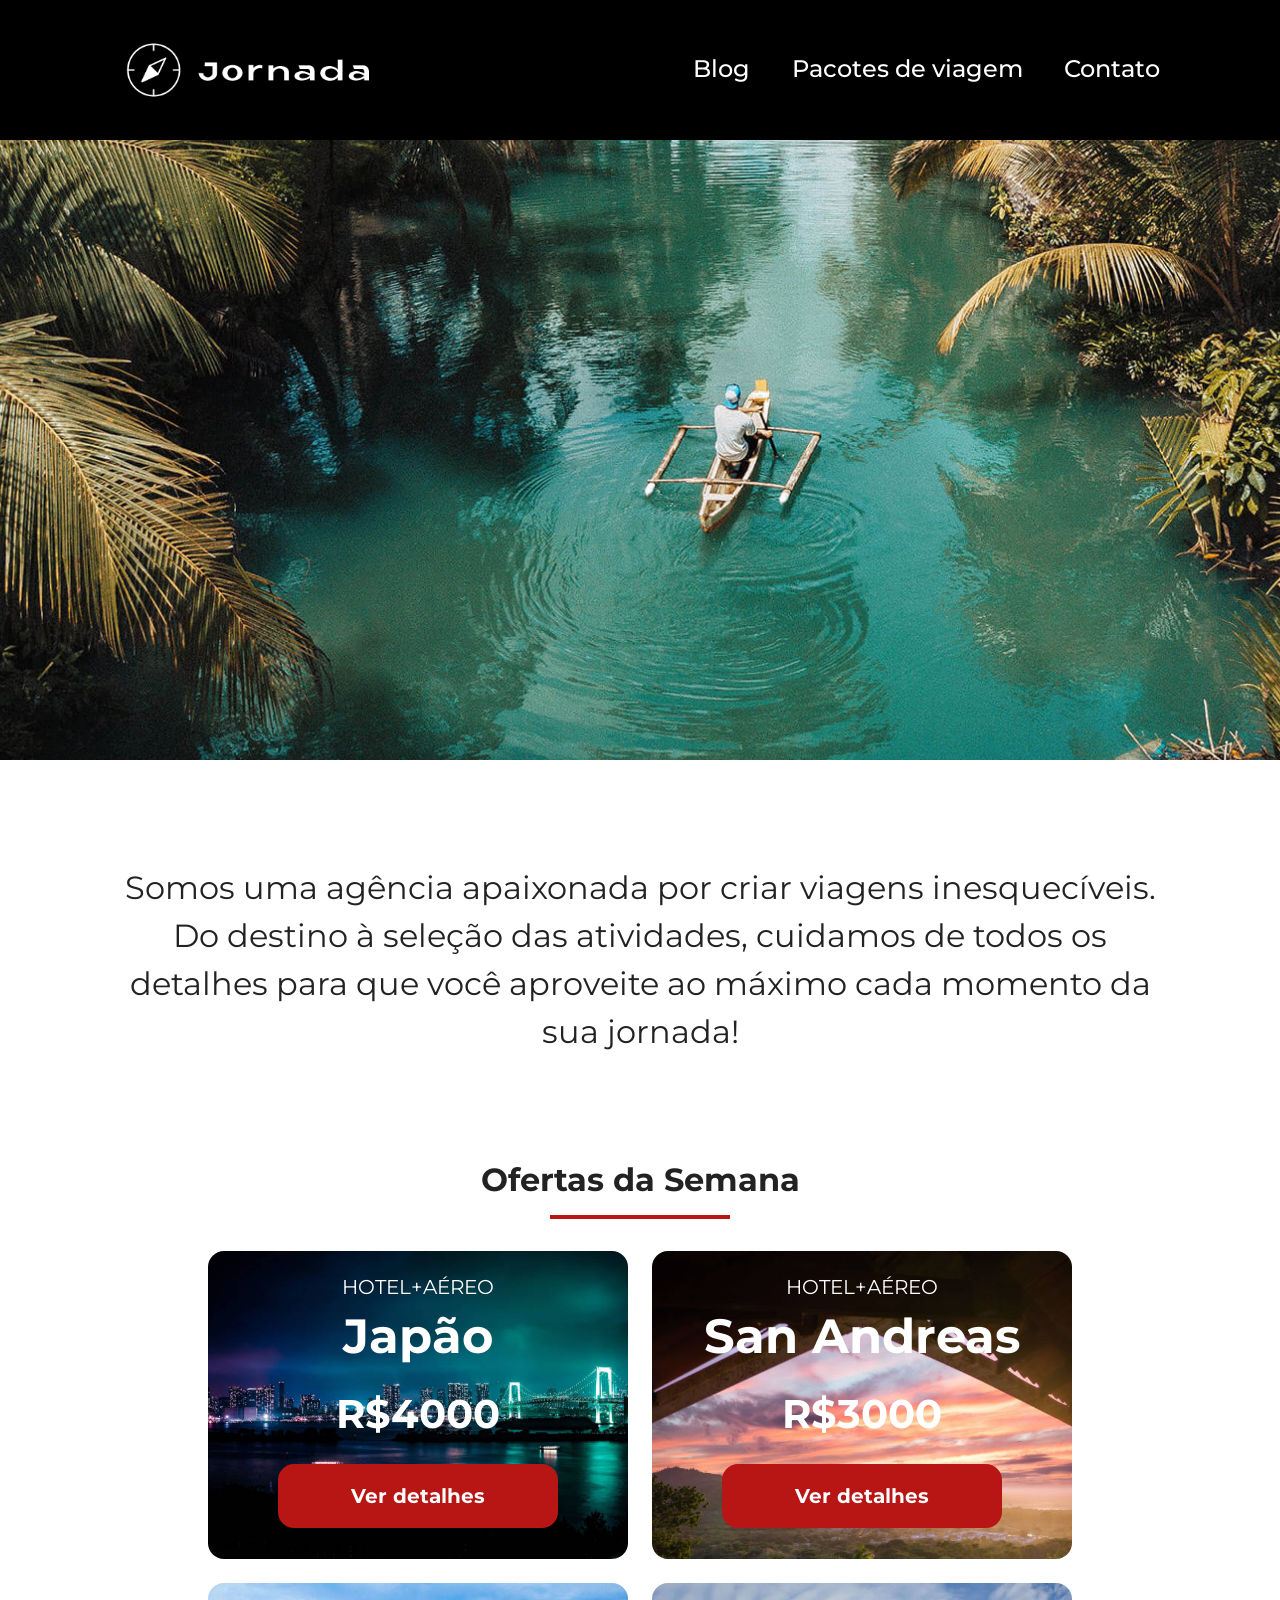
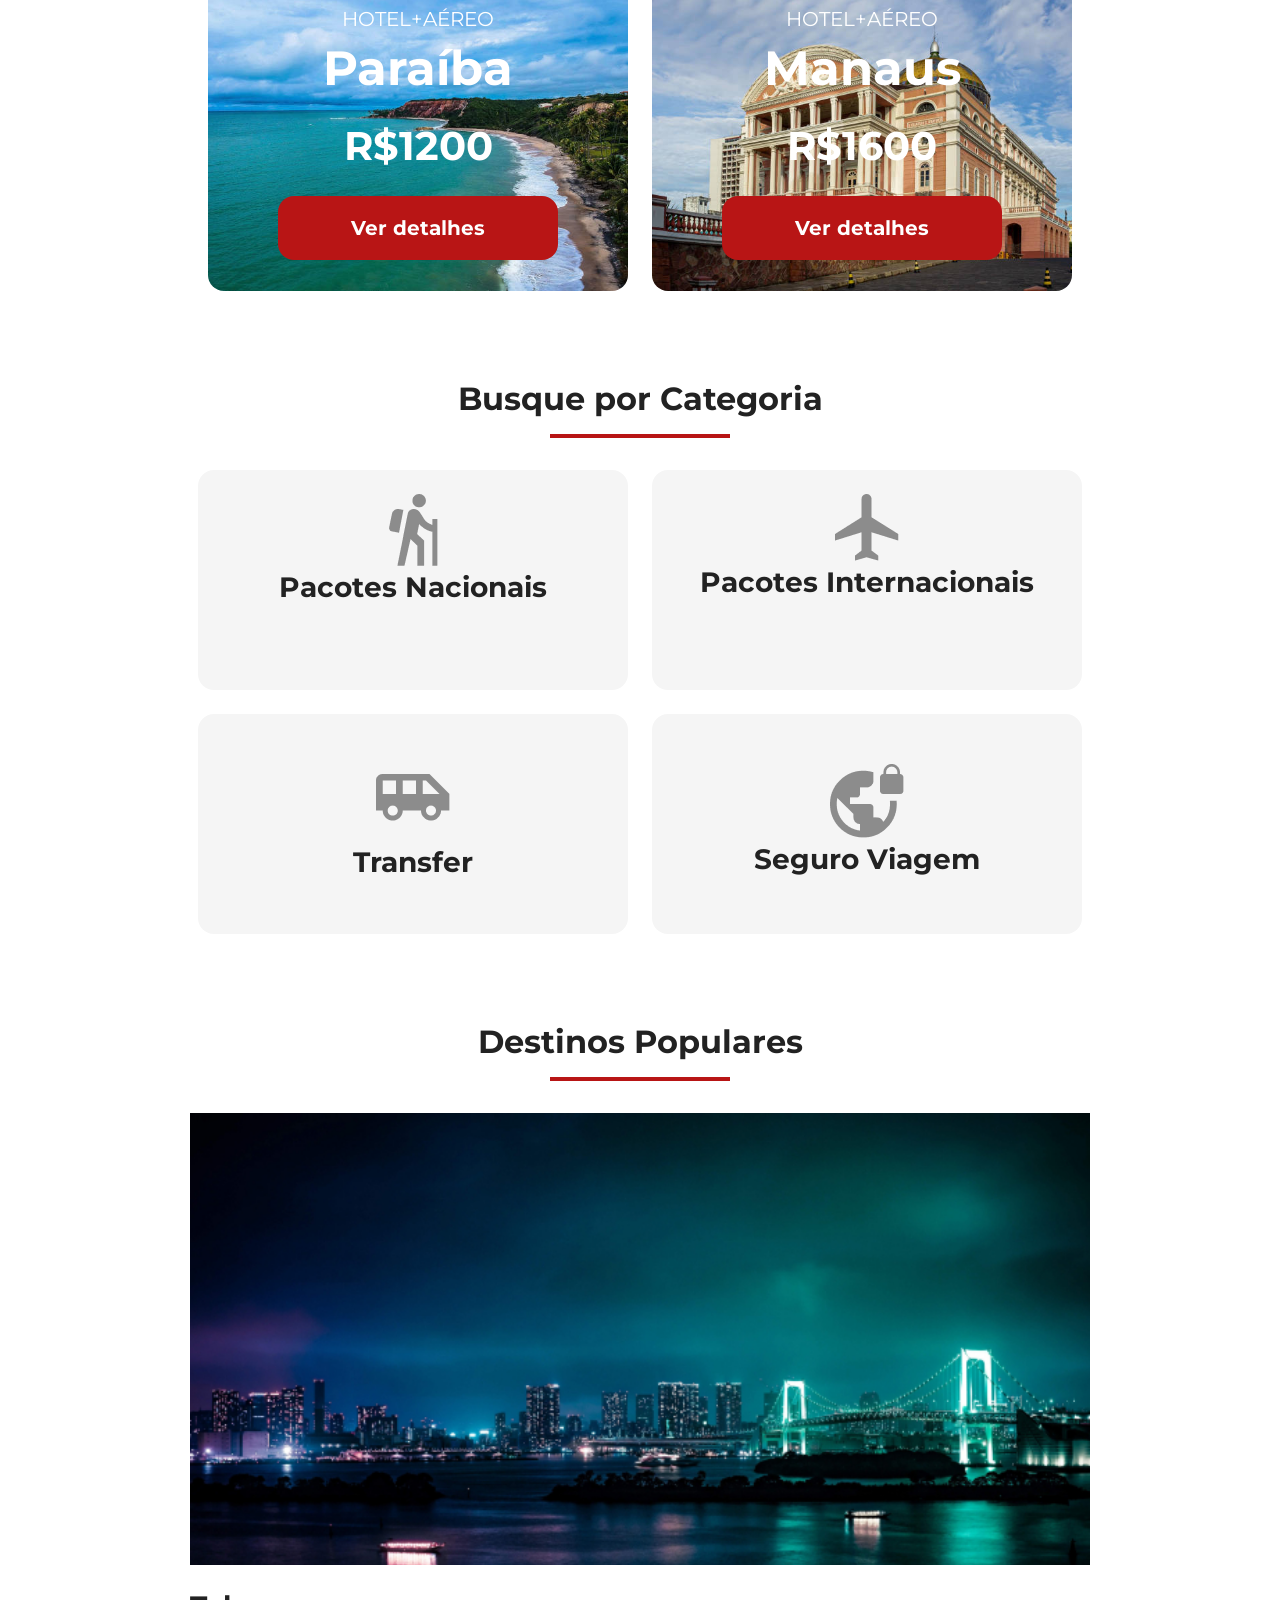
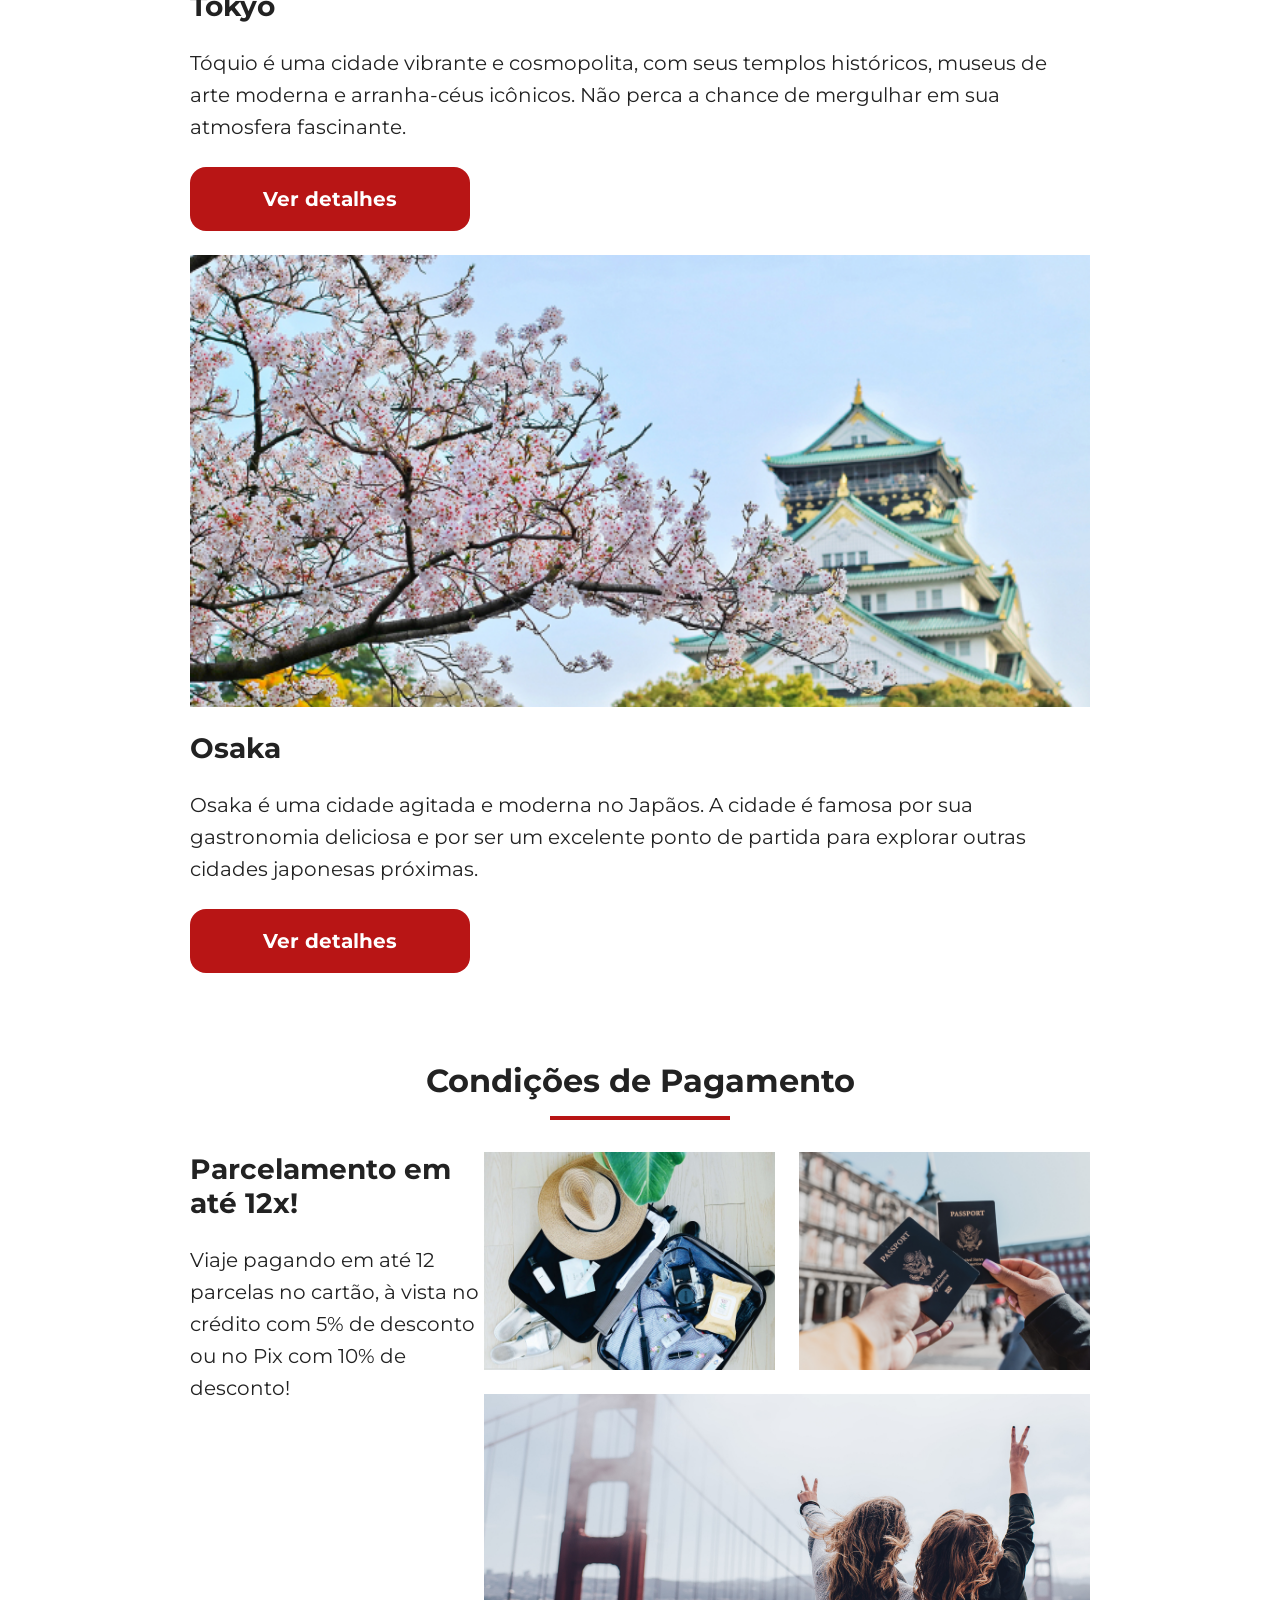
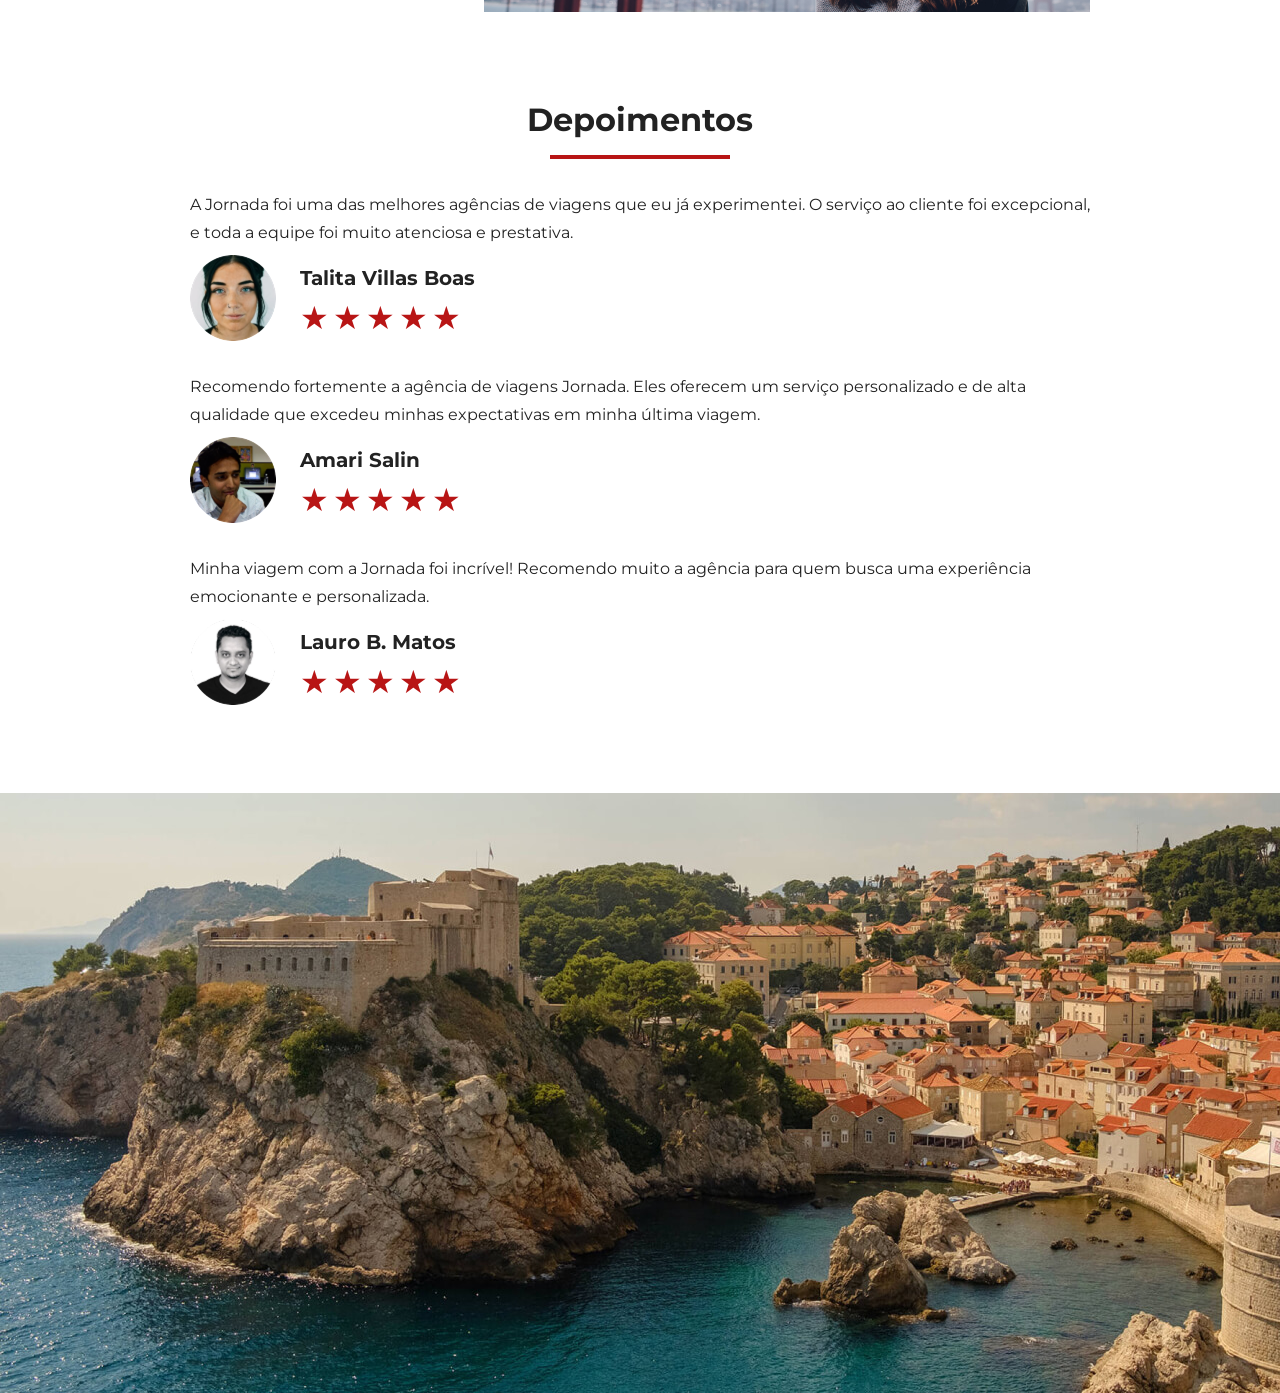
==== index.html @ ed55a51a "Adiciona imagem de bottom hero e dimensiona para todas telas" ====
<!doctype html>
<html lang="pt-br">
  <head>
    <meta charset="UTF-8" />
    <meta name="viewport" content="width=device-width, initial-scale=1.0" />
    <link rel="stylesheet" href="./css/style.css" />
    <title>Jornada Viagens</title>
  </head>
  <body>
    <header class="main-header">
      <a class="logo" href="index.html" title="Voltar para a página inicial">
        <img
          class="img-mobile"
          src="img/bussola-jornada-branca.png"
          alt="Bússola da logo jornada viagens na cor branca"
        />
        <img
          class="img-desktop"
          src="img/bussola-texto-jornada-branco.png"
          alt="Logo jornada viagens na cor branca"
        />
      </a>
      <div class="navigation-menu">
        <label for="menu">
          <img src="img/menu.png" alt="Menu" />
        </label>
        <input type="checkbox" id="menu" hidden />
        <nav>
          <ul class="list-links">
            <li>
              <a href="blog.html" target="_blank" title="Acessar blog">Blog</a>
            </li>
            <li>
              <a
                href="pacotes.html"
                target="_blank"
                title="Acessar pacotes de viagem"
                >Pacotes de viagem</a
              >
            </li>
            <li>
              <a href="contato.html" target="_blank" title="Acessar contato"
                >Contato</a
              >
            </li>
          </ul>
        </nav>
      </div>
    </header>
    <section class="hero">
      <div class="hero-img"></div>
      <h2>
        Somos uma agência apaixonada por criar viagens inesquecíveis. Do destino
        à seleção das atividades, cuidamos de todos os detalhes para que você
        aproveite ao máximo cada momento da sua jornada!
      </h2>
    </section>
    <section class="offers">
      <div class="section-title">
        <h2>Ofertas da Semana</h2>
        <hr />
      </div>
      <div class="offers-cards">
        <article class="card japao">
          <header>
            <p>HOTEL+AÉREO</p>
            <h3>
              Japão <br />
              <span>R$4000</span>
            </h3>
          </header>
          <footer><a href="#" class="button">Ver detalhes</a></footer>
        </article>
        <article class="card san-andreas">
          <header>
            <p>HOTEL+AÉREO</p>
            <h3>
              San Andreas <br />
              <span>R$3000</span>
            </h3>
          </header>
          <footer><a href="#" class="button">Ver detalhes</a></footer>
        </article>
        <article class="card paraiba">
          <header>
            <p>HOTEL+AÉREO</p>
            <h3>
              Paraíba <br />
              <span>R$1200</span>
            </h3>
          </header>
          <footer><a href="#" class="button">Ver detalhes</a></footer>
        </article>
        <article class="card manaus">
          <header>
            <p>HOTEL+AÉREO</p>
            <h3>
              Manaus <br />
              <span>R$1600</span>
            </h3>
          </header>
          <footer><a href="#" class="button">Ver detalhes</a></footer>
        </article>
      </div>
    </section>
    <section class="categories">
      <div class="section-title">
        <h2>Busque por Categoria</h2>
        <hr />
      </div>
      <div class="categories-cards">
        <a
          class="card"
          href="#"
          target="_blank"
          title="Busque pela categoria Pacotes Nacionais"
        >
          <img
            src="img/icone-pacotes-nacionais.png"
            alt="Icone cinza representando uma pessoa fazendo caminhada"
          />
          <h3 class="content-title">Pacotes Nacionais</h3>
        </a>
        <a
          class="card"
          href="#"
          target="_blank"
          title="Busque pela categoria Pacotes Internacionais"
        >
          <img
            src="img/icone-pacotes-internacionais.png"
            alt="Icone cinza representando um aviao"
          />
          <h3 class="content-title">Pacotes Internacionais</h3>
        </a>
        <a
          class="card single-line transfer"
          href="#"
          target="_blank"
          title="Busque pela categoria Transfer"
        >
          <img
            src="img/icone-transfer.png"
            alt="Icone cinza representando uma van"
          />
          <h3 class="content-title">Transfer</h3>
        </a>
        <a
          class="card single-line"
          href="#"
          target="_blank"
          title="Busque pela categoria Seguro Viagem"
        >
          <img
            src="img/icone-seguro-viagem.png"
            alt="Icone cinza representando o globo terrestre e um cadeado"
          />
          <h3 class="content-title">Seguro Viagem</h3>
        </a>
      </div>
    </section>
    <section class="destinations">
      <div class="section-title">
        <h2>Destinos Populares</h2>
        <hr />
      </div>
      <div class="destination-items">
        <article class="item tokyo">
          <header>
            <div class="img-item"></div>
            <h4 class="content-title">Tokyo</h4>
          </header>
          <p class="content-text">
            Tóquio é uma cidade vibrante e cosmopolita, com seus templos
            históricos, museus de arte moderna e arranha-céus icônicos. Não
            perca a chance de mergulhar em sua atmosfera fascinante.
          </p>
          <footer>
            <a
              href="#"
              class="button"
              target="_blank"
              title="Veja mais detalhes do destino Tokyo"
              >Ver detalhes</a
            >
          </footer>
        </article>
        <article class="item osaka">
          <header>
            <div class="img-item"></div>
            <h4 class="content-title">Osaka</h4>
          </header>
          <p class="content-text">
            Osaka é uma cidade agitada e moderna no Japãos. A cidade é famosa
            por sua gastronomia deliciosa e por ser um excelente ponto de
            partida para explorar outras cidades japonesas próximas.
          </p>
          <footer>
            <a
              href="#"
              class="button"
              target="_blank"
              title="Veja mais detalhes do destino Osaka"
              >Ver detalhes</a
            >
          </footer>
        </article>
      </div>
    </section>
    <section class="payments">
      <div class="section-title">
        <h2>Condições de Pagamento</h2>
        <hr />
      </div>
      <div class="content-container">
        <div class="text-content">
          <h3 class="content-title">Parcelamento em até 12x!</h3>
          <p class="content-text">
            Viaje pagando em até 12 parcelas no cartão, à vista no crédito com
            5% de desconto ou no Pix com 10% de desconto!
          </p>
        </div>
        <div class="image-gallery">
          <div class="image first"></div>
          <div class="image second"></div>
          <div class="image thirdy colspan-2"></div>
        </div>
      </div>
    </section>
    <section class="testimonials">
      <div class="section-title">
        <h2>Depoimentos</h2>
        <hr />
      </div>
      <div class="testimonial-container">
        <article>
          <header>
            <p>
              A Jornada foi uma das melhores agências de viagens que eu já
              experimentei. O serviço ao cliente foi excepcional, e toda a
              equipe foi muito atenciosa e prestativa.
            </p>
          </header>
          <footer>
            <img
              src="img/avatar-talita.png"
              alt="Imagem de perfil da cliente Talita Villas Boas"
            />
            <div class="profile-content">
              <h4>Talita Villas Boas</h4>
              <div class="rating">
                <span class="stars">★</span>
                <span class="stars">★</span>
                <span class="stars">★</span>
                <span class="stars">★</span>
                <span class="stars">★</span>
              </div>
            </div>
          </footer>
        </article>
        <article>
          <header>
            <p>
              Recomendo fortemente a agência de viagens Jornada. Eles oferecem
              um serviço personalizado e de alta qualidade que excedeu minhas
              expectativas em minha última viagem.
            </p>
          </header>
          <footer>
            <img
              src="img/avatar-amari.png"
              alt="Imagem de perfil do cliente Amari Salin"
            />
            <div class="profile-content">
              <h4>Amari Salin</h4>
              <div class="rating">
                <span class="stars">★</span>
                <span class="stars">★</span>
                <span class="stars">★</span>
                <span class="stars">★</span>
                <span class="stars">★</span>
              </div>
            </div>
          </footer>
        </article>
        <article>
          <header>
            <p>
              Minha viagem com a Jornada foi incrível! Recomendo muito a agência
              para quem busca uma experiência emocionante e personalizada.
            </p>
          </header>
          <footer>
            <img
              src="img/avatar-lauro.png"
              alt="Imagem de perfil do cliente Lauro B. Matos"
            />
            <div class="profile-content">
              <h4>Lauro B. Matos</h4>
              <div class="rating">
                <span class="stars">★</span>
                <span class="stars">★</span>
                <span class="stars">★</span>
                <span class="stars">★</span>
                <span class="stars">★</span>
              </div>
            </div>
          </footer>
        </article>
      </div>
    </section>
    <section class="hero bottom-hero">
      <div class="hero-img"></div>
    </section>
  </body>
</html>
---- css/style.css ----
@import url(global.css);
@import url(header.css);
@import url(hero.css);
@import url(offers.css);
@import url(categories.css);
@import url(destinations.css);
@import url(payments.css);
@import url(testimonials.css);
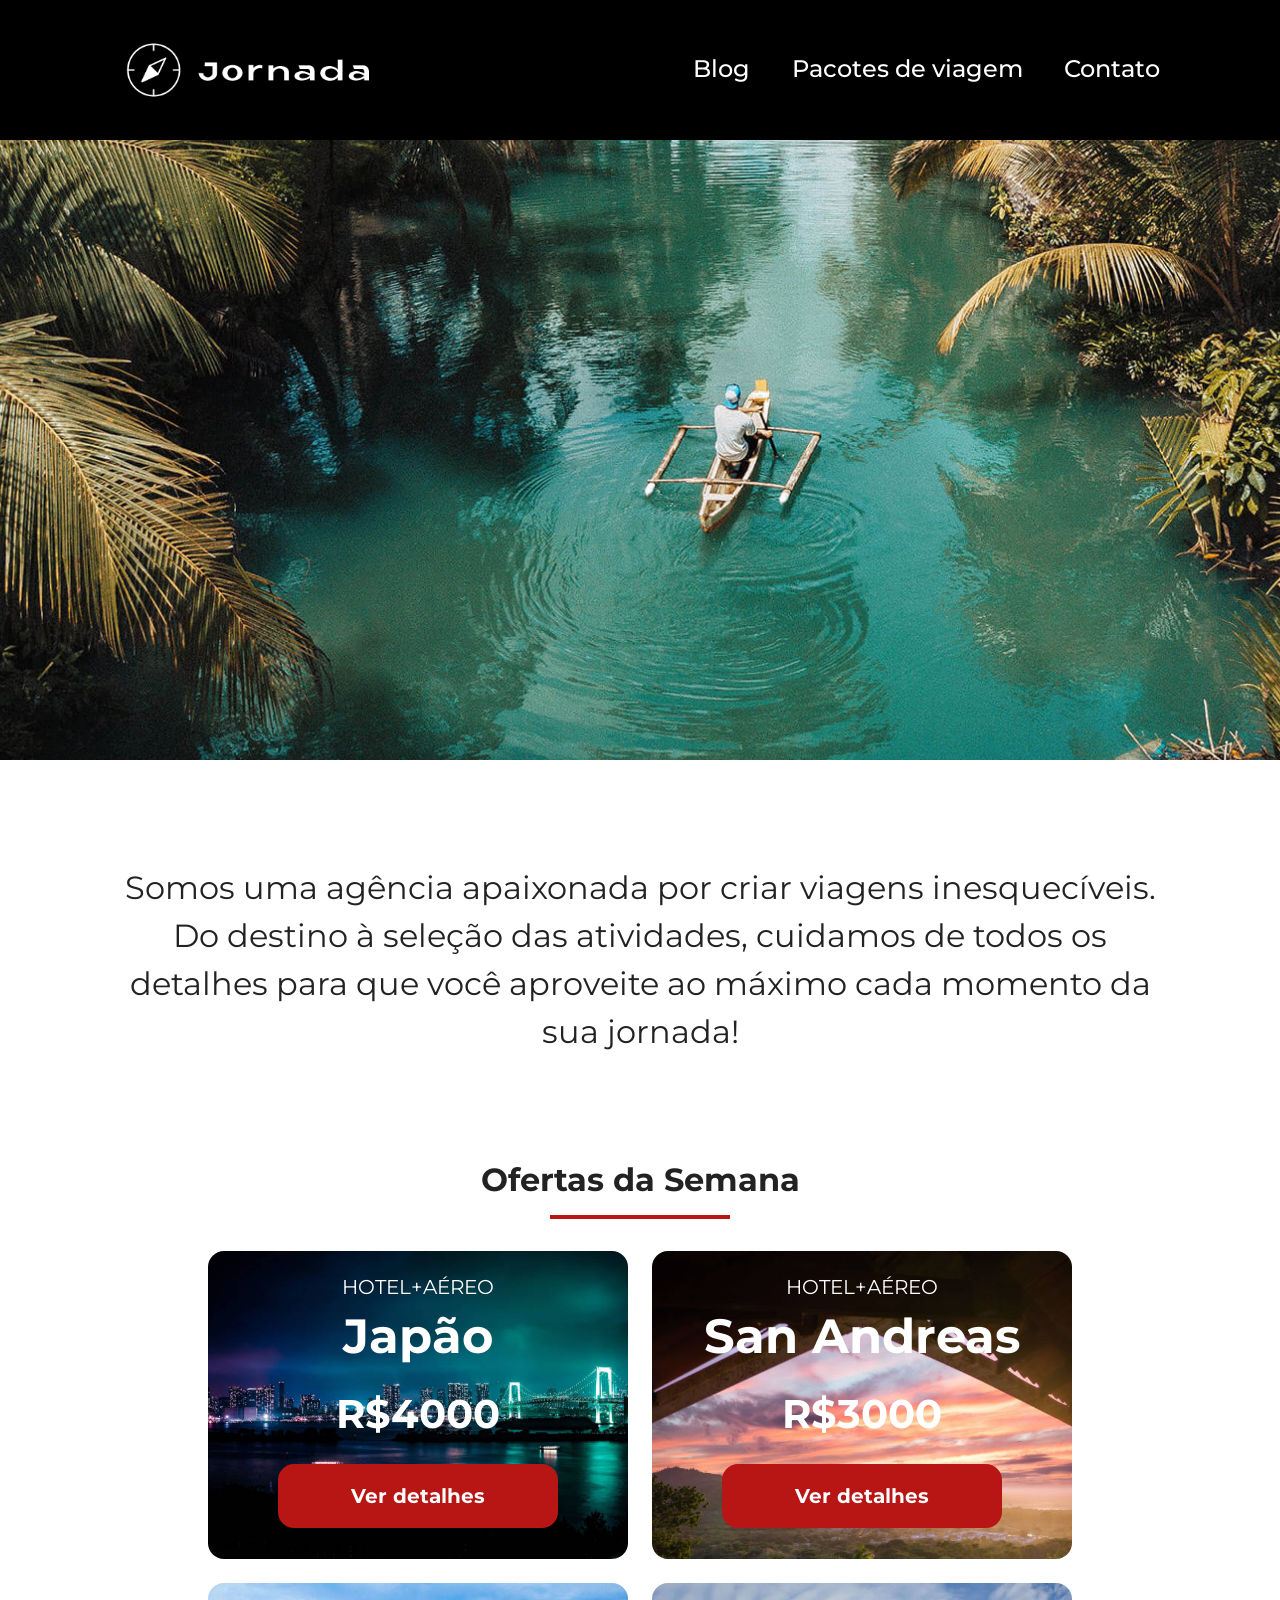
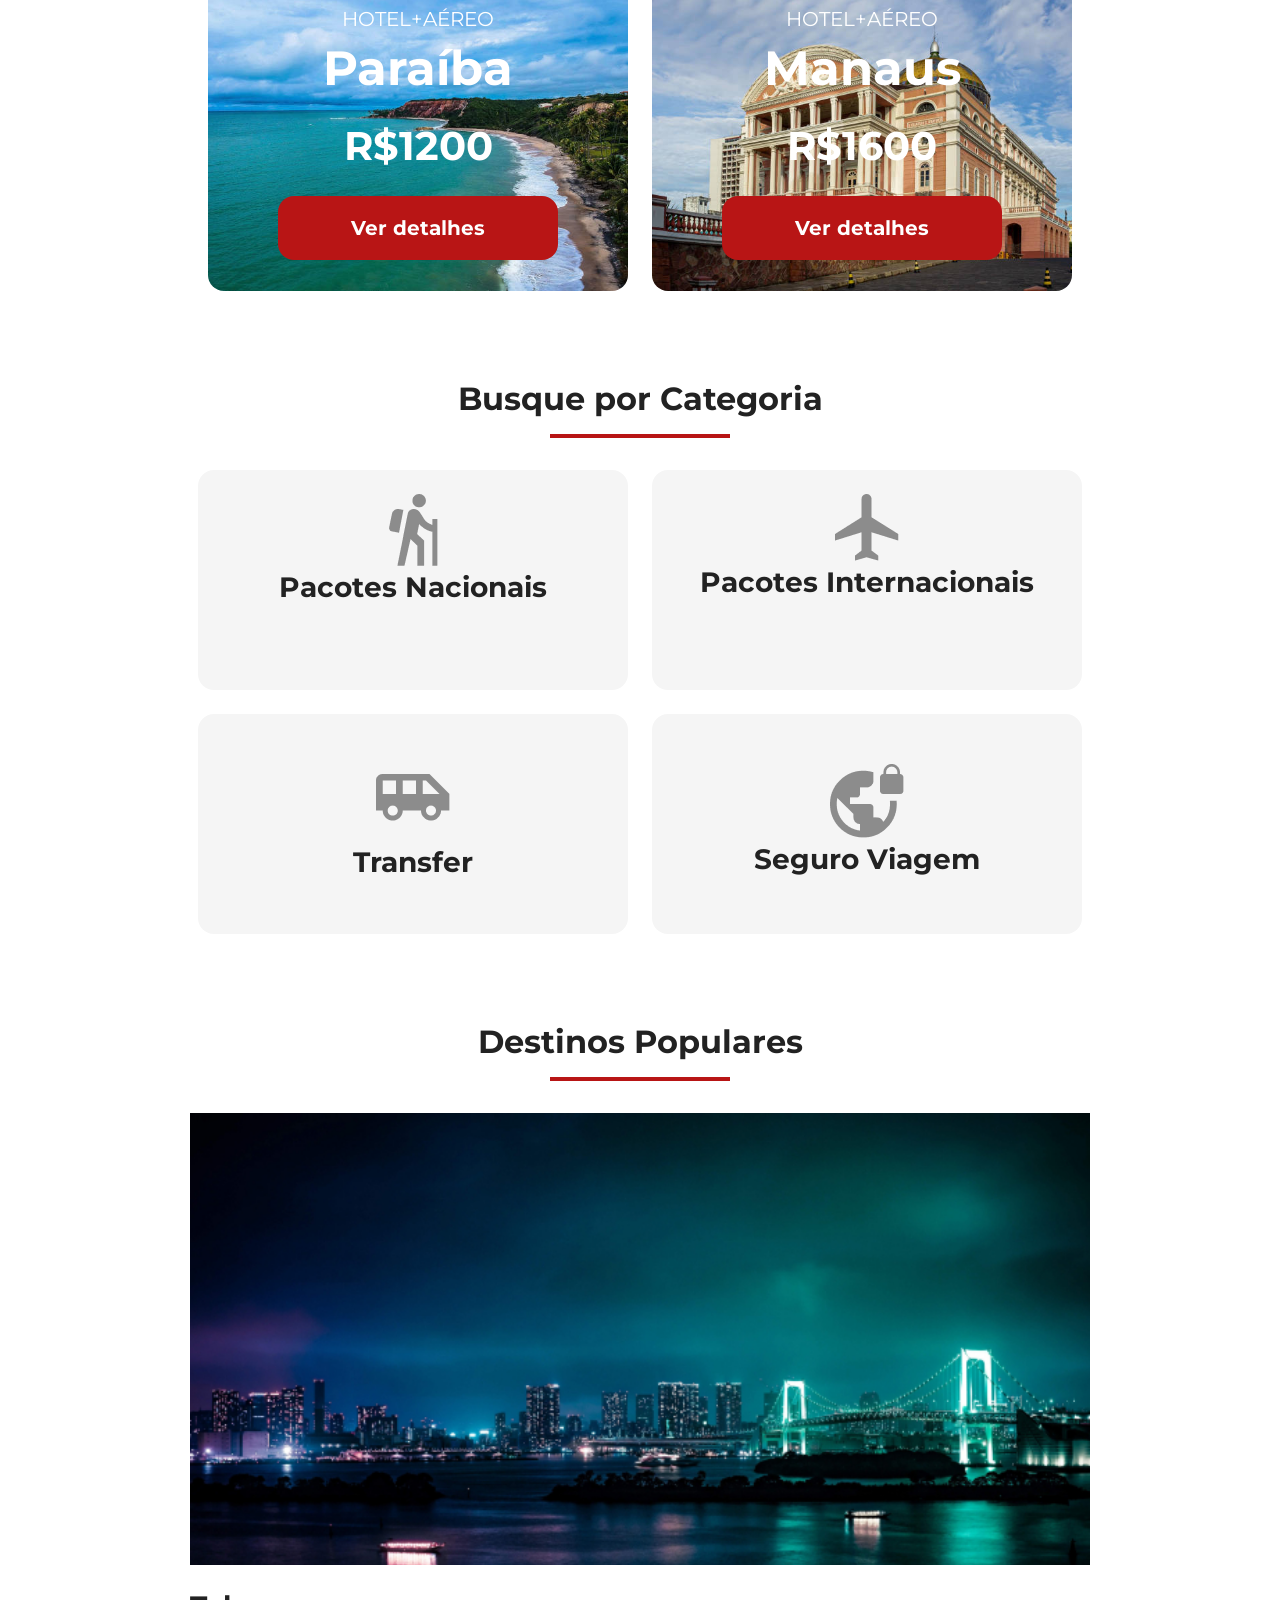
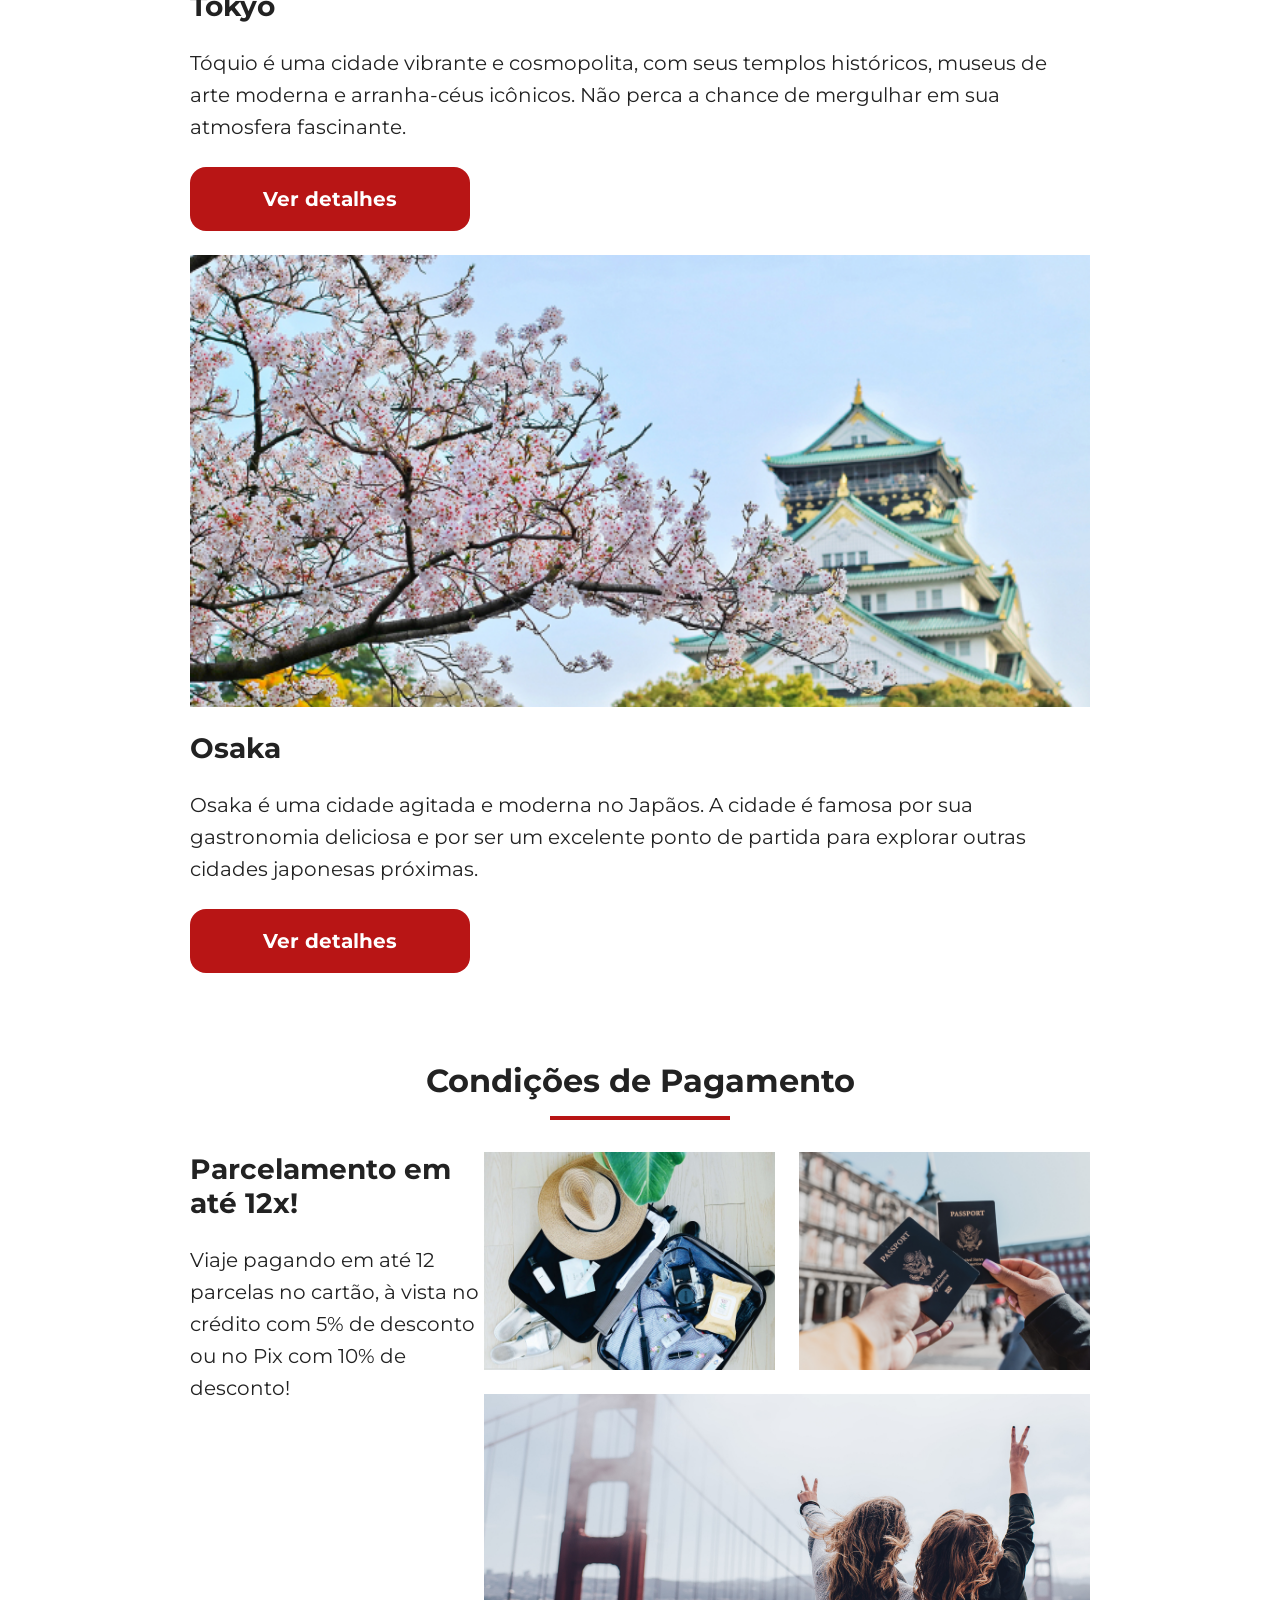
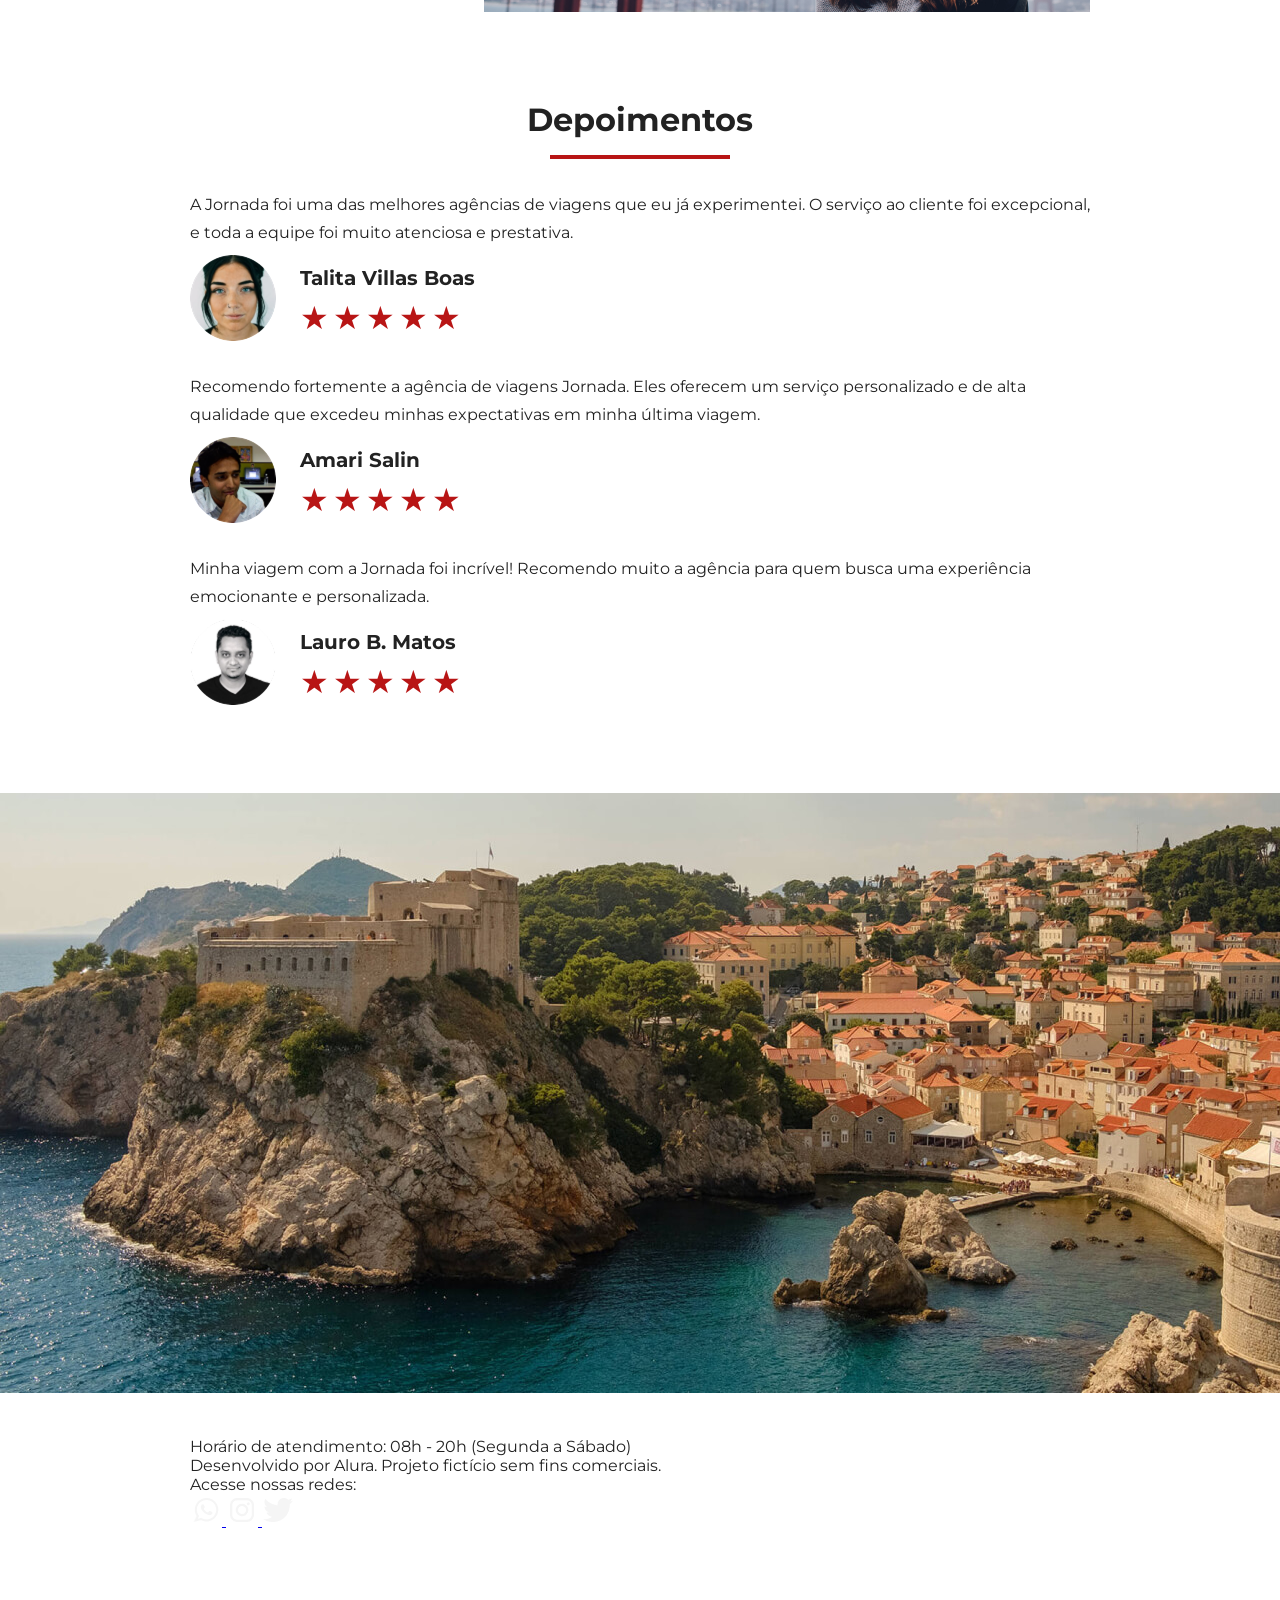
==== commit 7ec92c0b: "Cria estrutura do footer" ====
--- a/index.html
+++ b/index.html
@@ -312,5 +312,34 @@
     <section class="hero bottom-hero">
       <div class="hero-img"></div>
     </section>
+    <section class="main-footer">
+      <div class="footer-content">
+        <img
+          src="img/logo-footer.png"
+          alt="Logo bussola jornada viagens na cor branca"
+        />
+        <p>Horário de atendimento: 08h - 20h (Segunda a Sábado)</p>
+        <p>Desenvolvido por Alura. Projeto fictício sem fins comerciais.</p>
+      </div>
+      <div class="footer-social">
+        <p>Acesse nossas redes:</p>
+        <a href="#" target="_blank" title="Entre em contato via Whatsapp">
+          <img src="img/icon-whatsapp.png" alt="Icone Whatsapp na cor branca" />
+        </a>
+        <a
+          href="#"
+          target="_blank"
+          title="Acesse o Instagram do Jornada Viagens"
+        >
+          <img
+            src="img/icon-instagram.png"
+            alt="Icone Instagram na cor branca"
+          />
+        </a>
+        <a href="#" target="_blank" title="Acesse o Twitter do Jornada Viagens">
+          <img src="img/icon-twitter.png" alt="Icone Twitter na cor branca" />
+        </a>
+      </div>
+    </section>
   </body>
 </html>
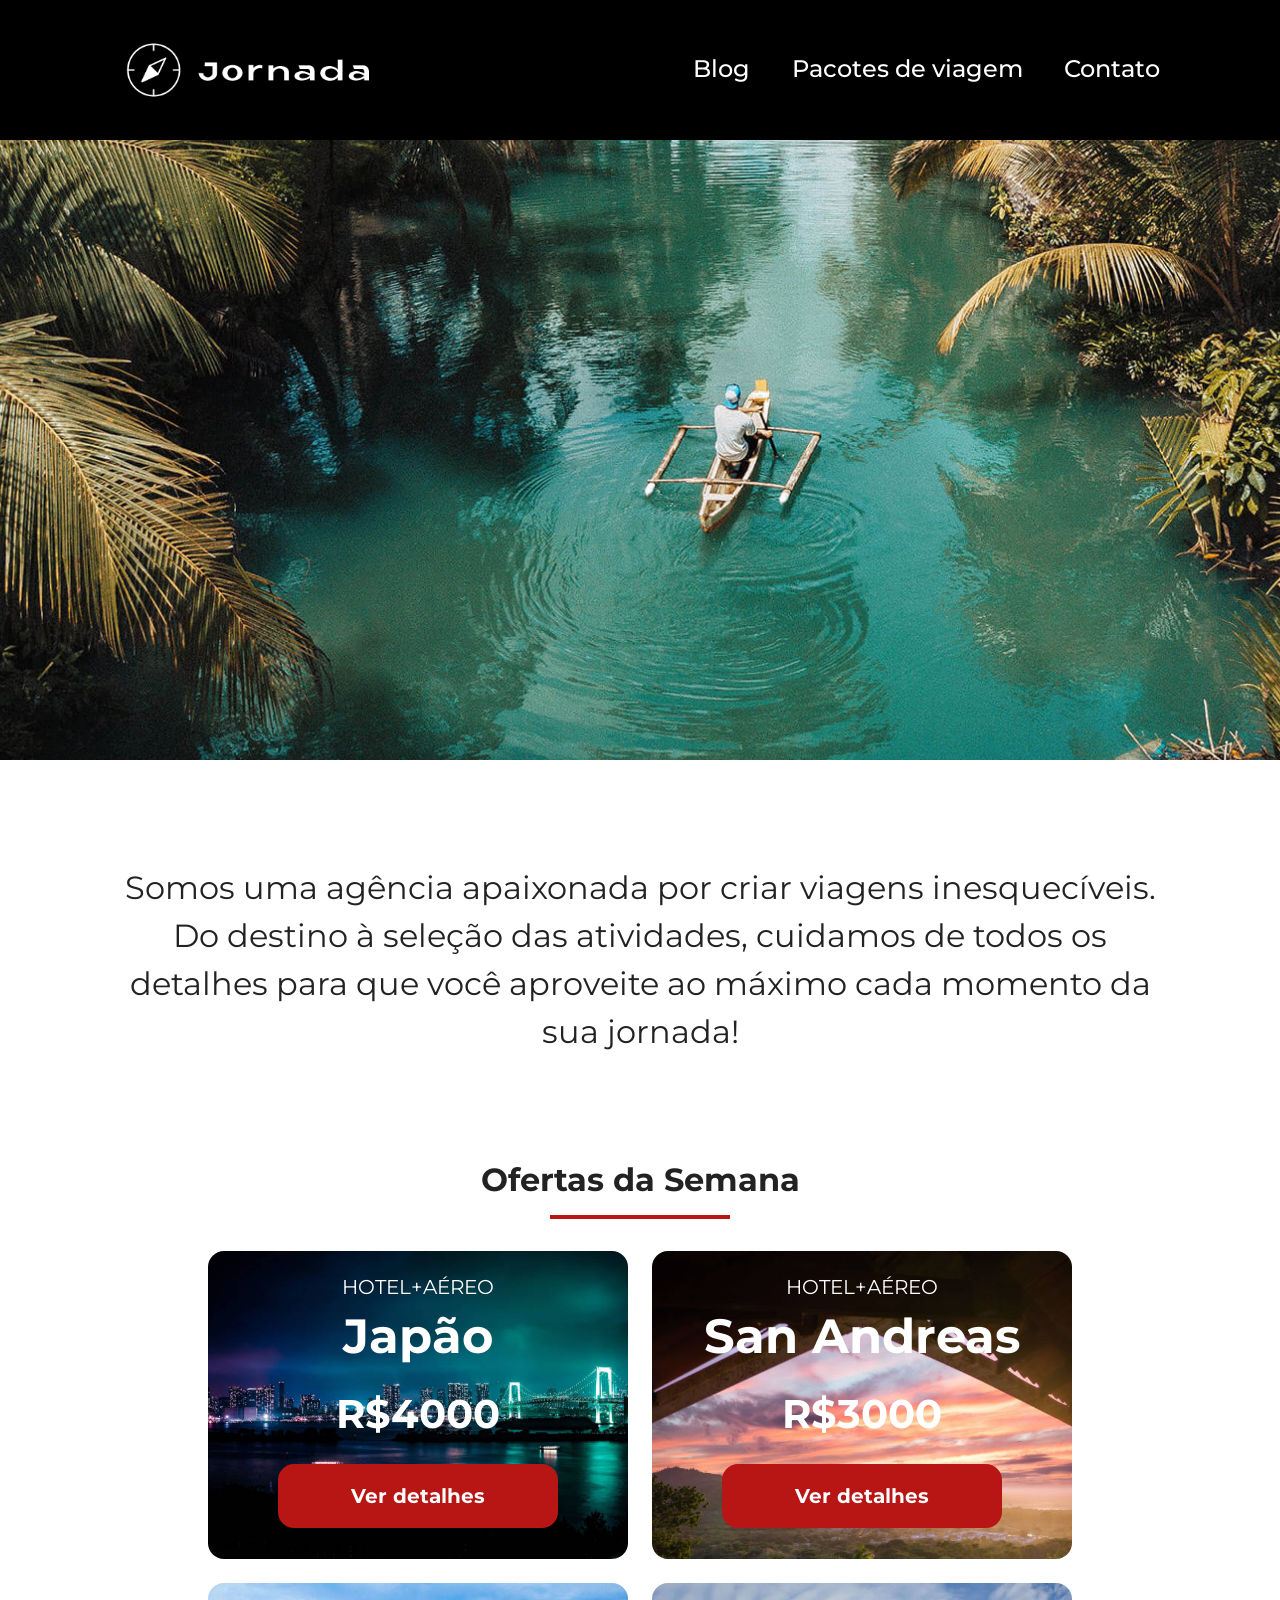
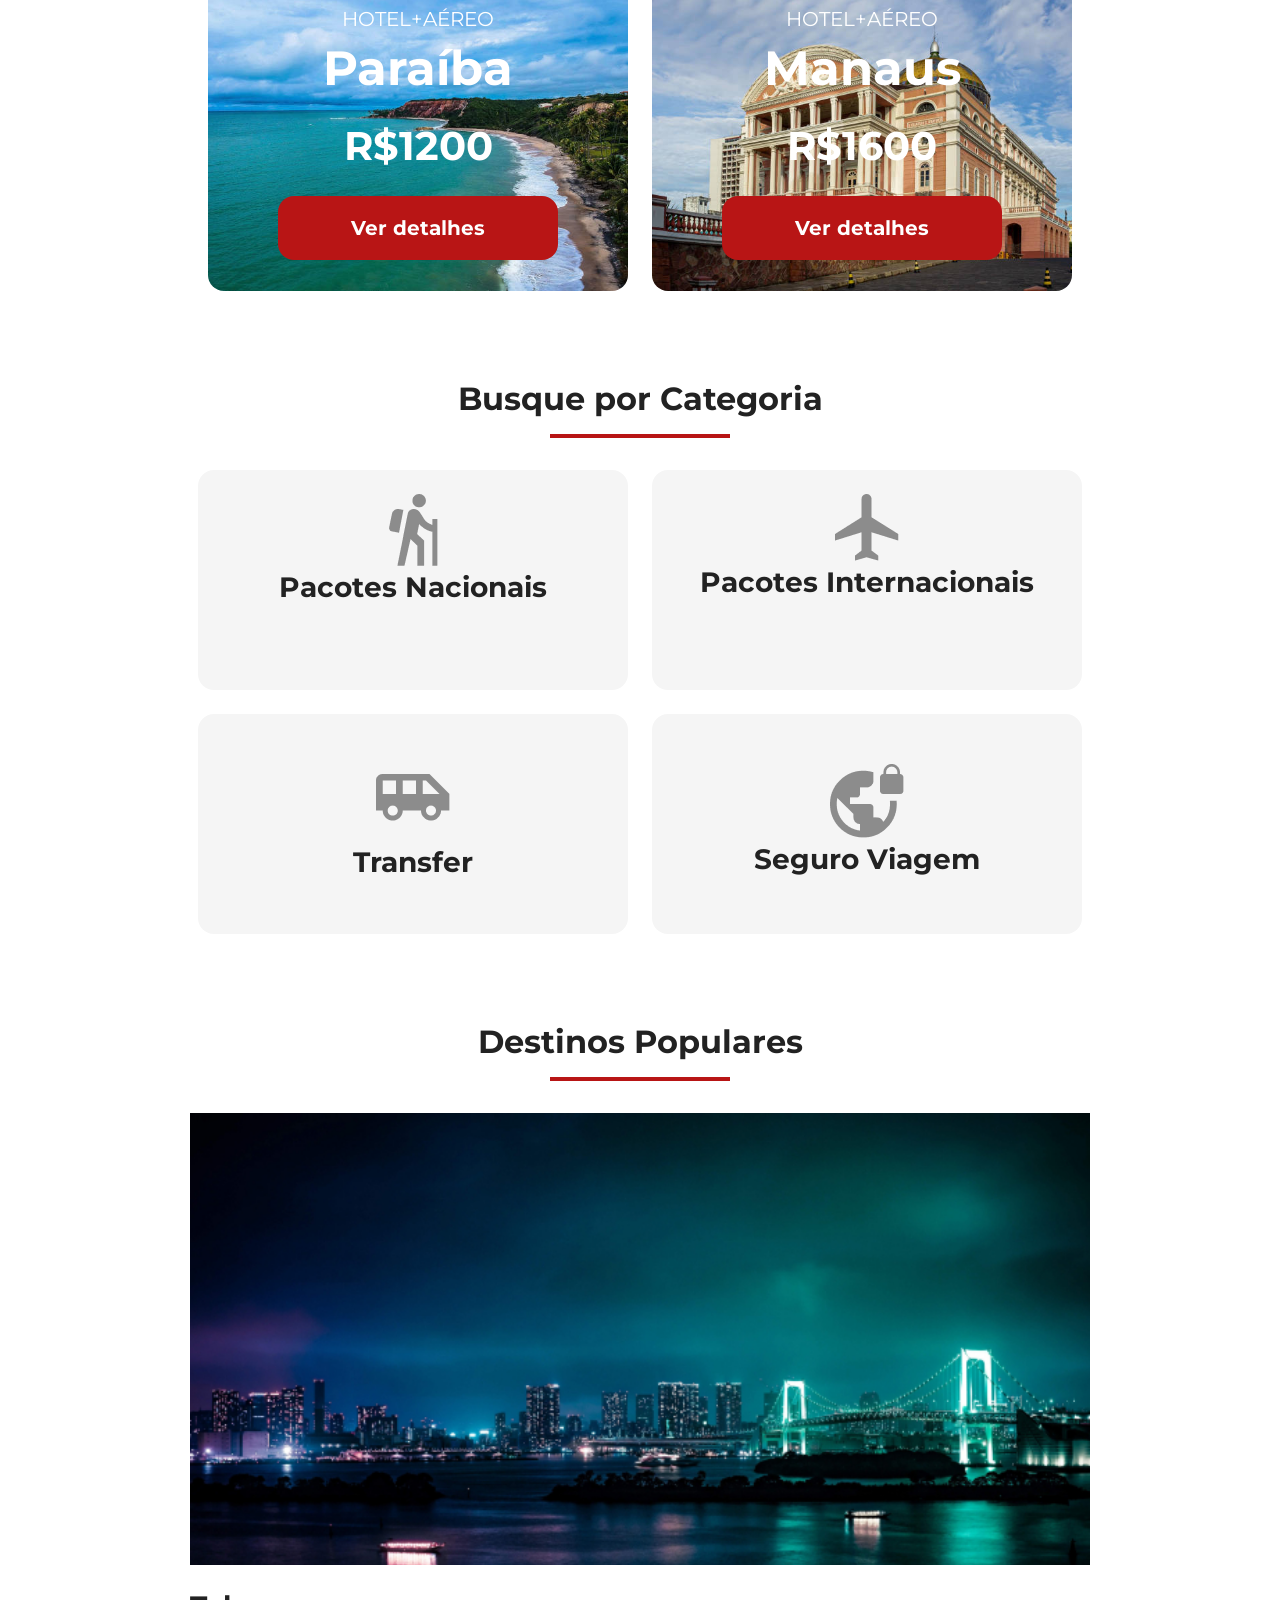
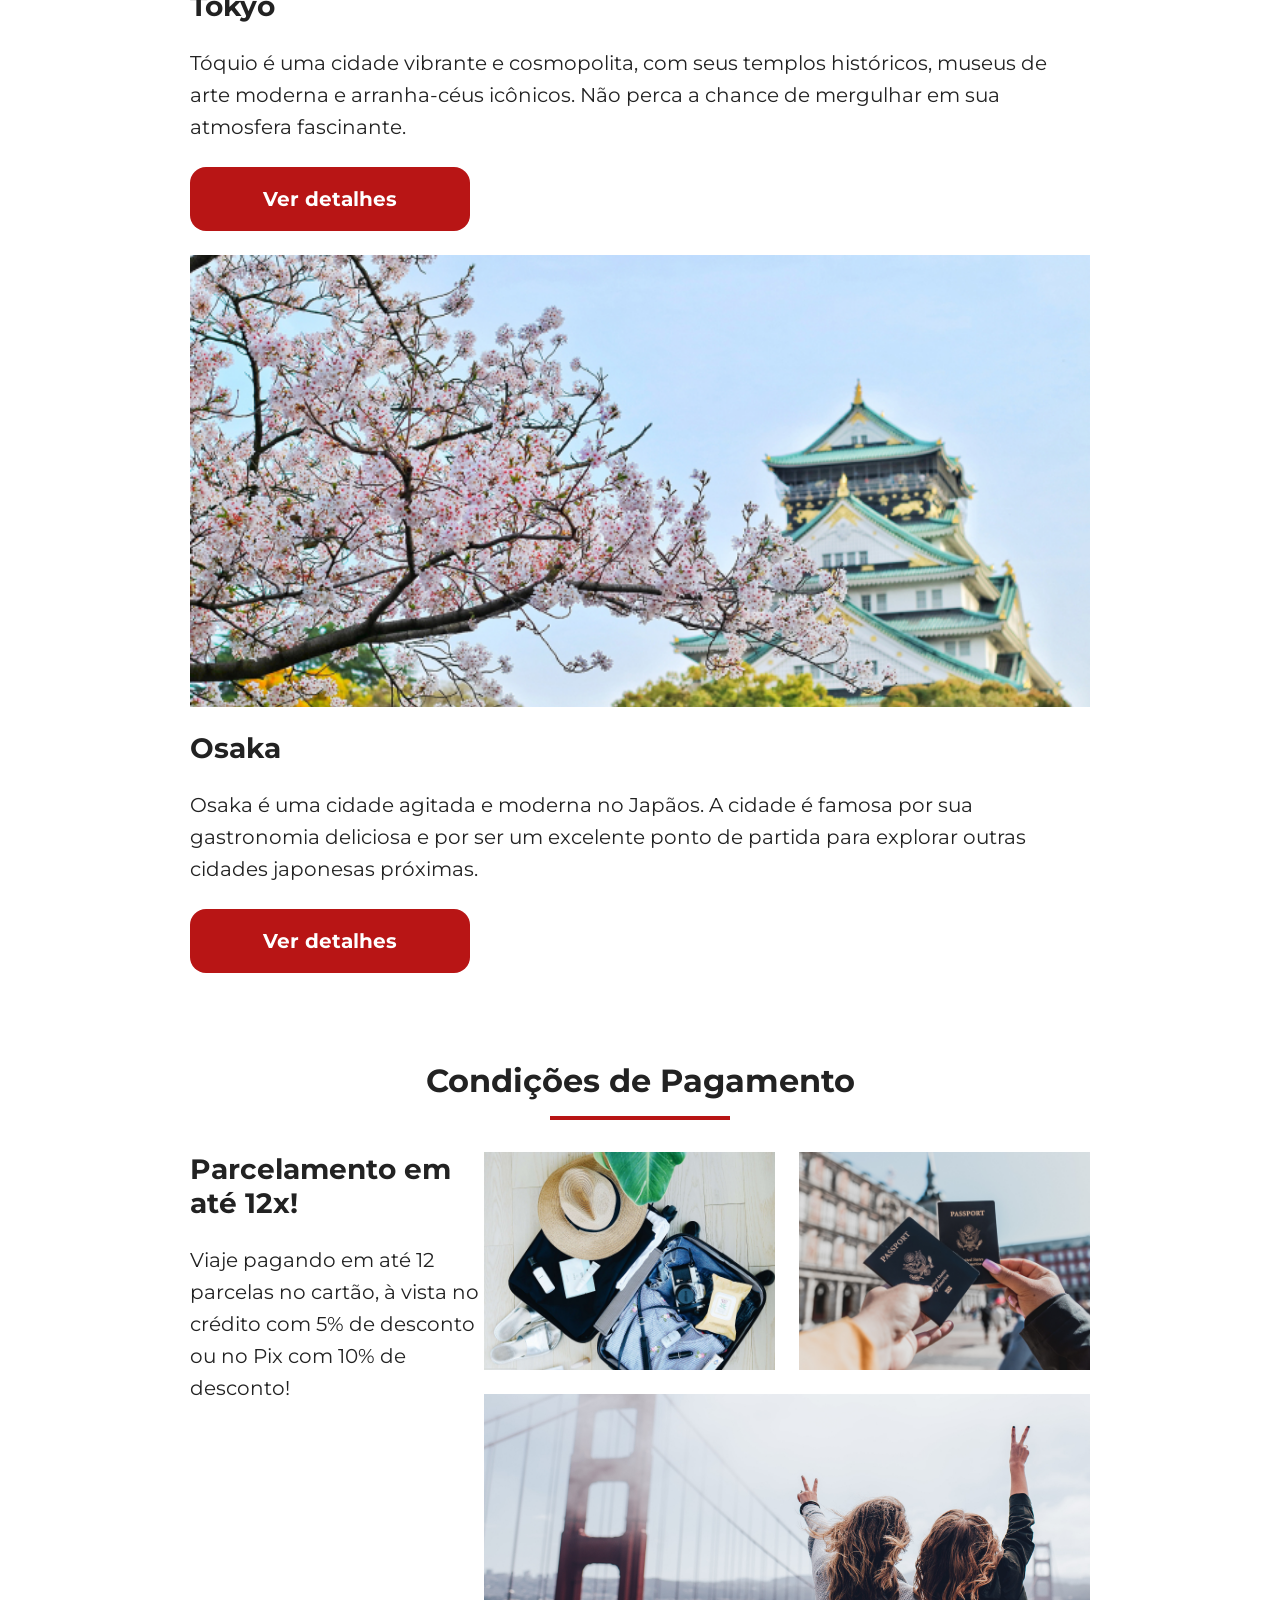
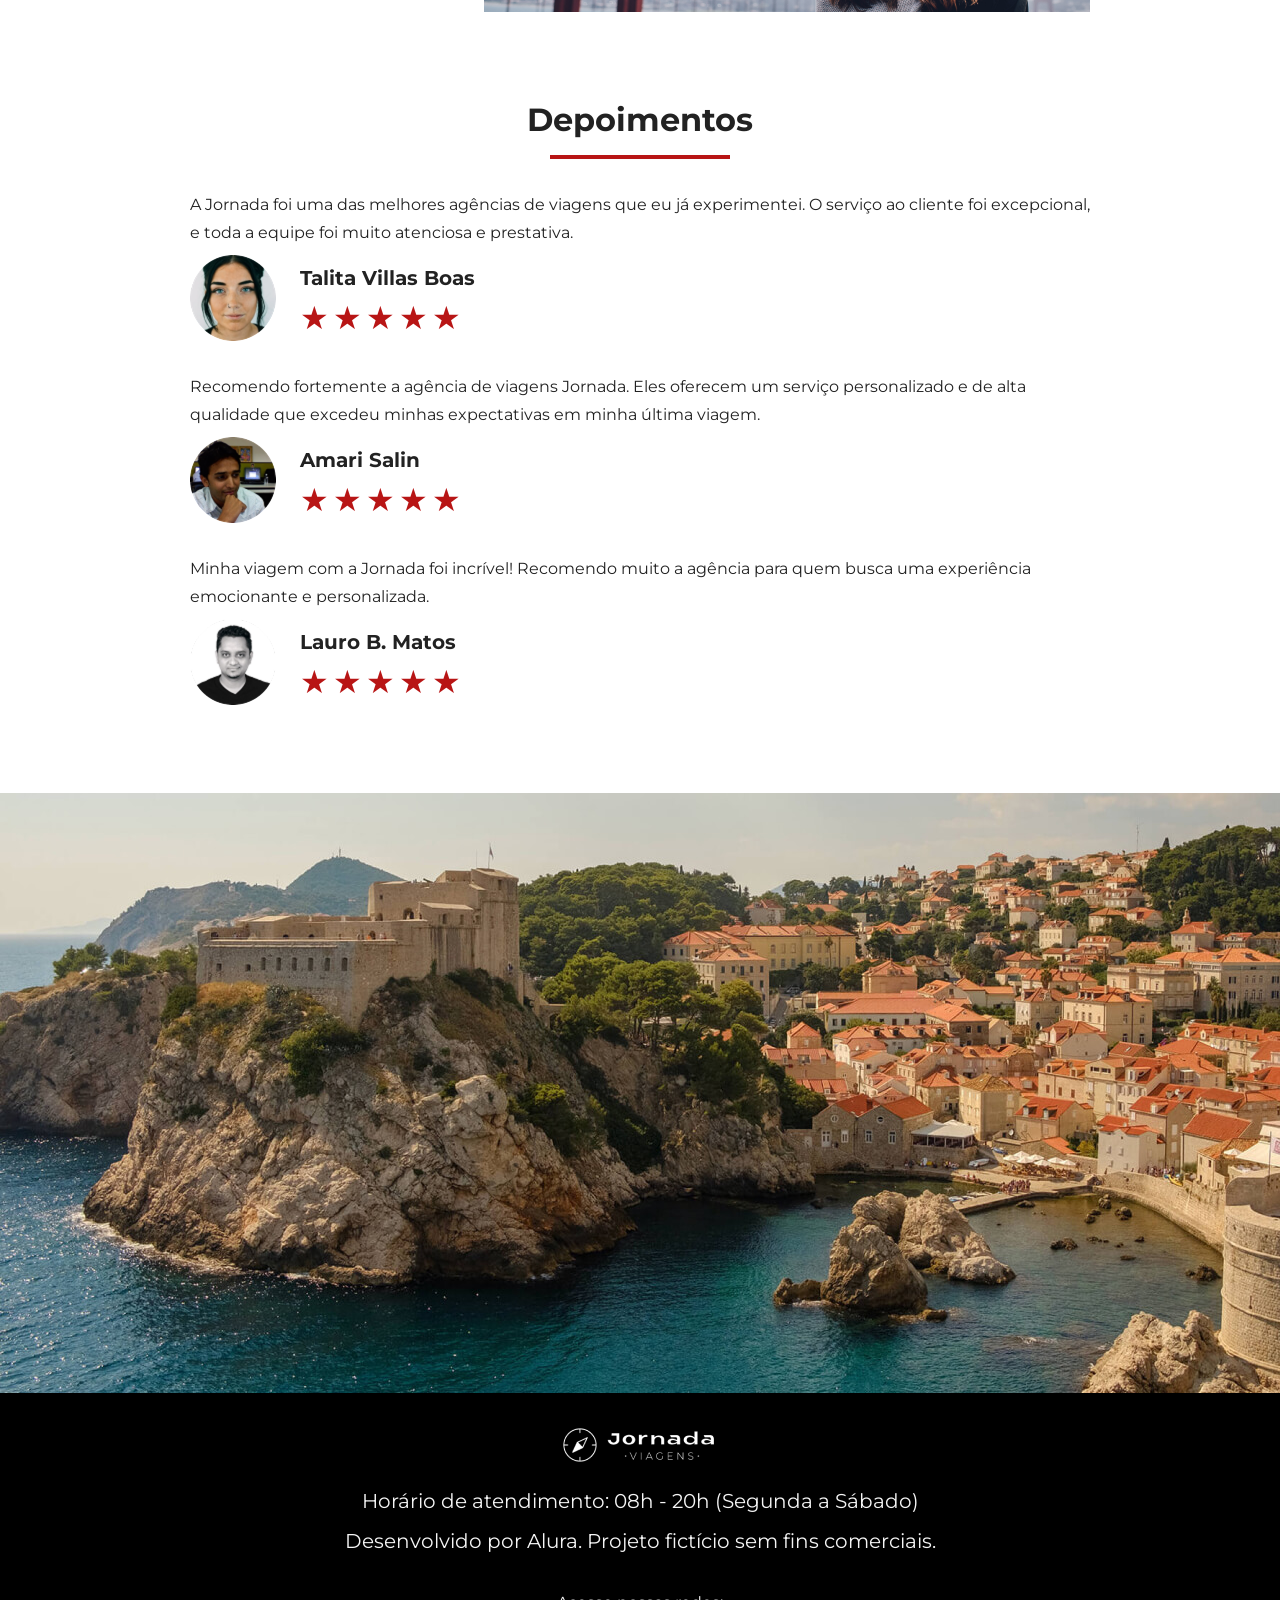
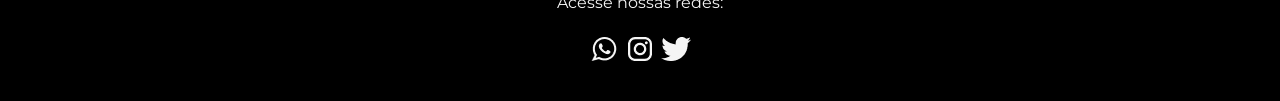
==== commit 9e9f8225: "Adiciona estilos e responsividade ao footer" ====
--- a/index.html
+++ b/index.html
@@ -324,7 +324,10 @@
       <div class="footer-social">
         <p>Acesse nossas redes:</p>
         <a href="#" target="_blank" title="Entre em contato via Whatsapp">
-          <img src="img/icon-whatsapp.png" alt="Icone Whatsapp na cor branca" />
+          <img
+            src="img/icone-whatsapp.png"
+            alt="Icone Whatsapp na cor branca"
+          />
         </a>
         <a
           href="#"
@@ -332,12 +335,12 @@
           title="Acesse o Instagram do Jornada Viagens"
         >
           <img
-            src="img/icon-instagram.png"
+            src="img/icone-instagram.png"
             alt="Icone Instagram na cor branca"
           />
         </a>
         <a href="#" target="_blank" title="Acesse o Twitter do Jornada Viagens">
-          <img src="img/icon-twitter.png" alt="Icone Twitter na cor branca" />
+          <img src="img/icone-twitter.png" alt="Icone Twitter na cor branca" />
         </a>
       </div>
     </section>
--- a/css/style.css
+++ b/css/style.css
@@ -6,3 +6,4 @@
 @import url(destinations.css);
 @import url(payments.css);
 @import url(testimonials.css);
+@import url(footer.css);
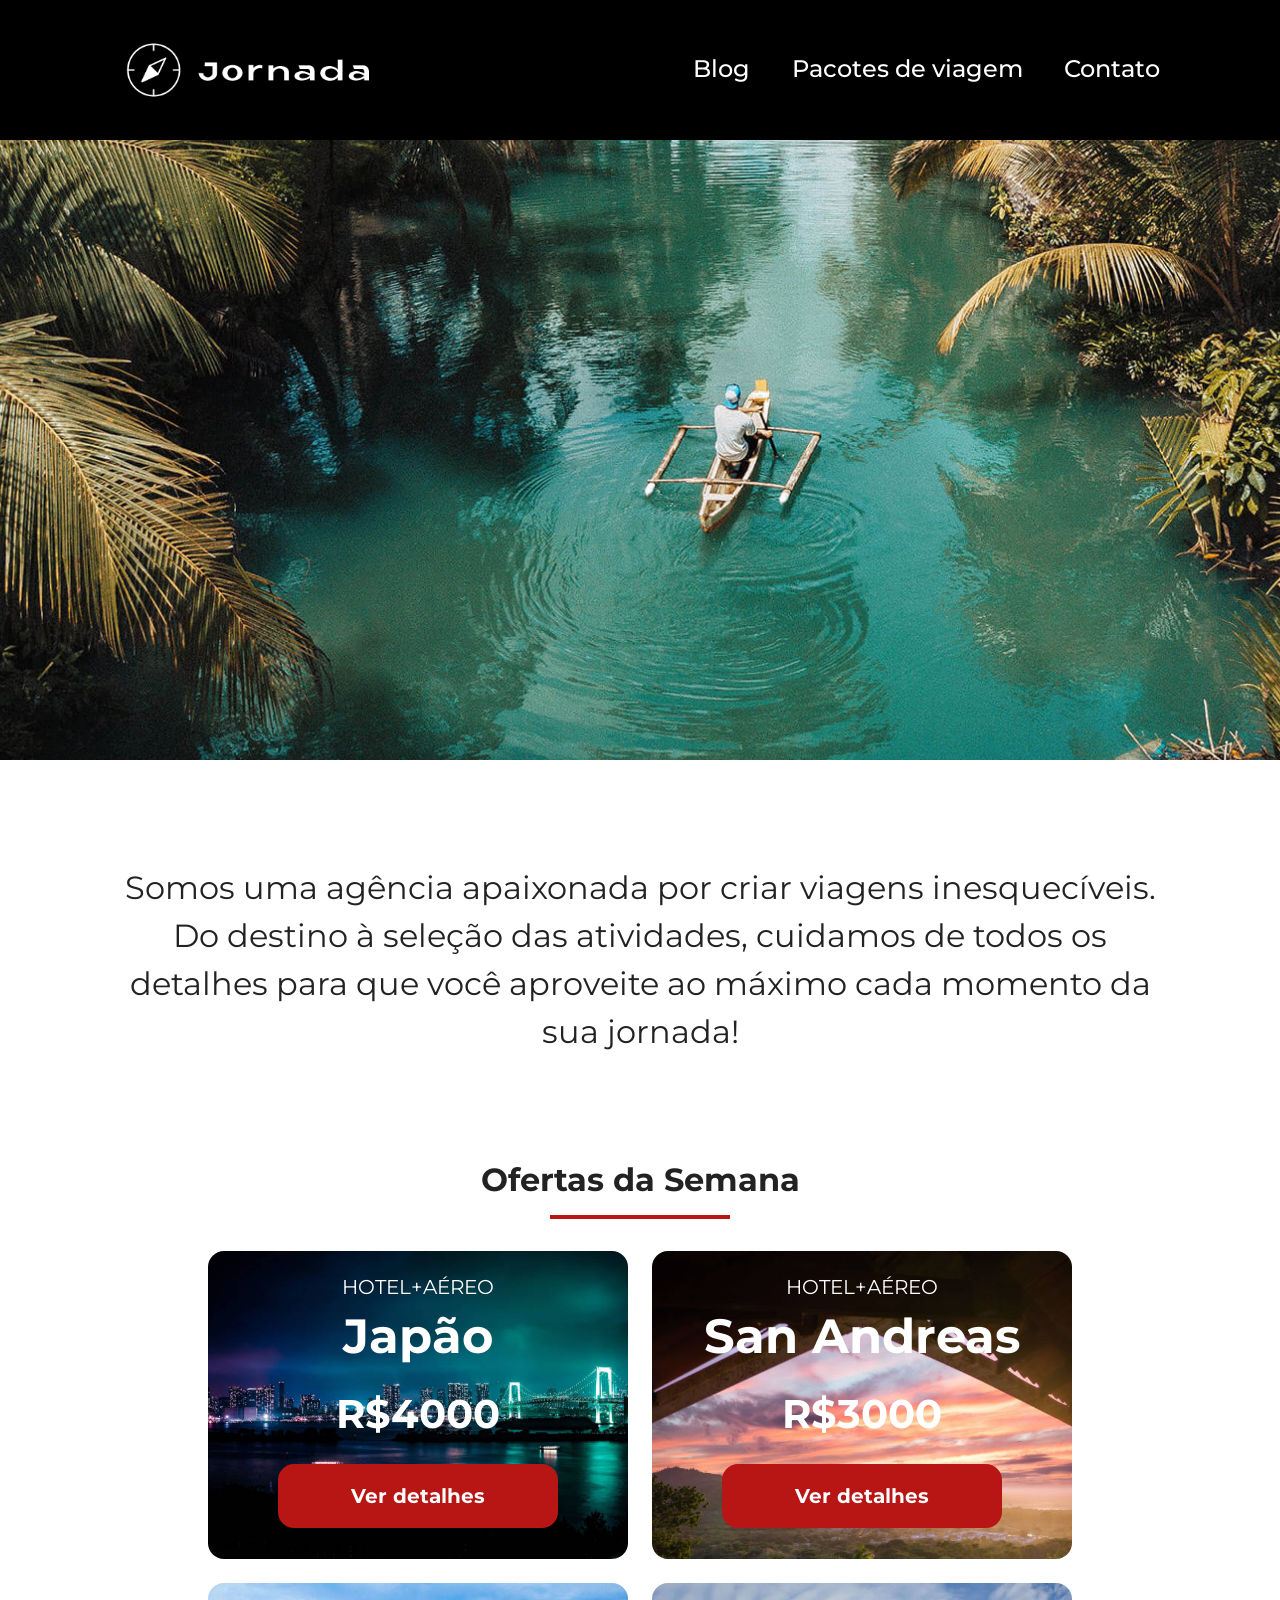
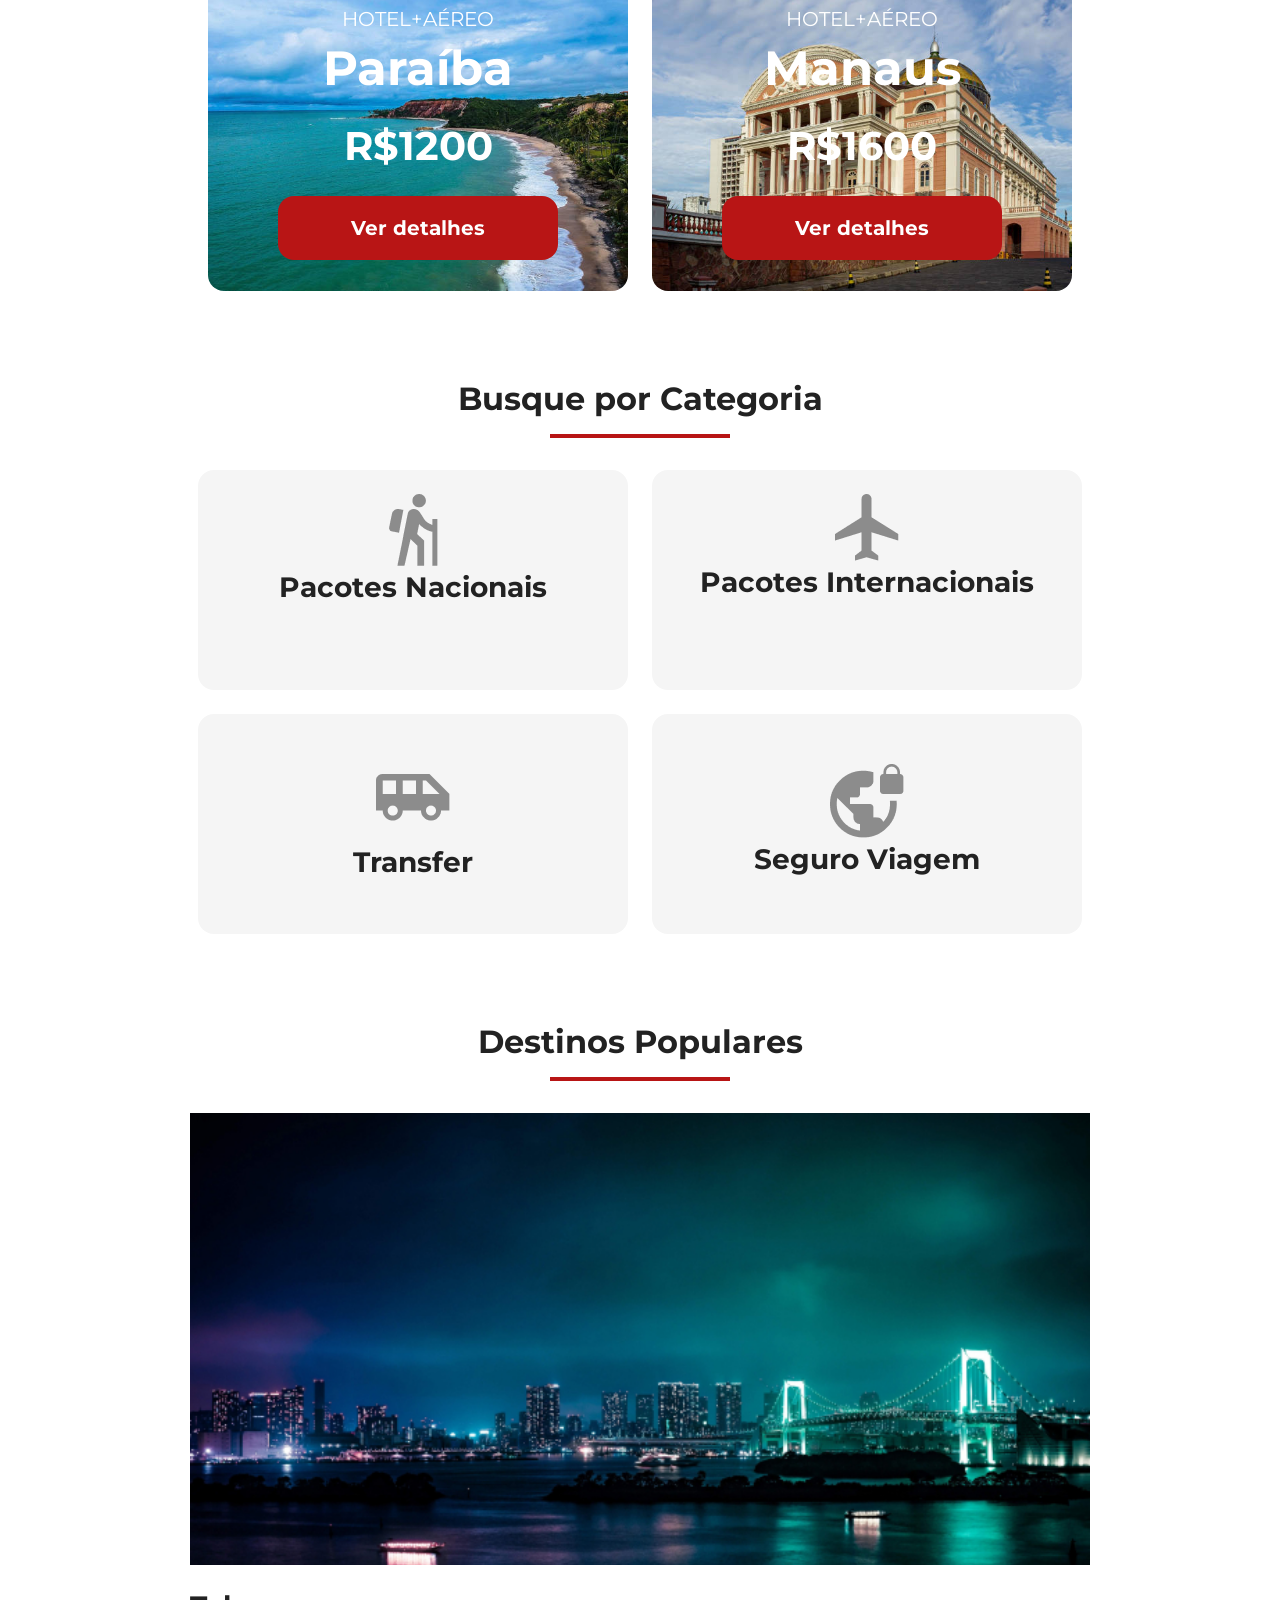
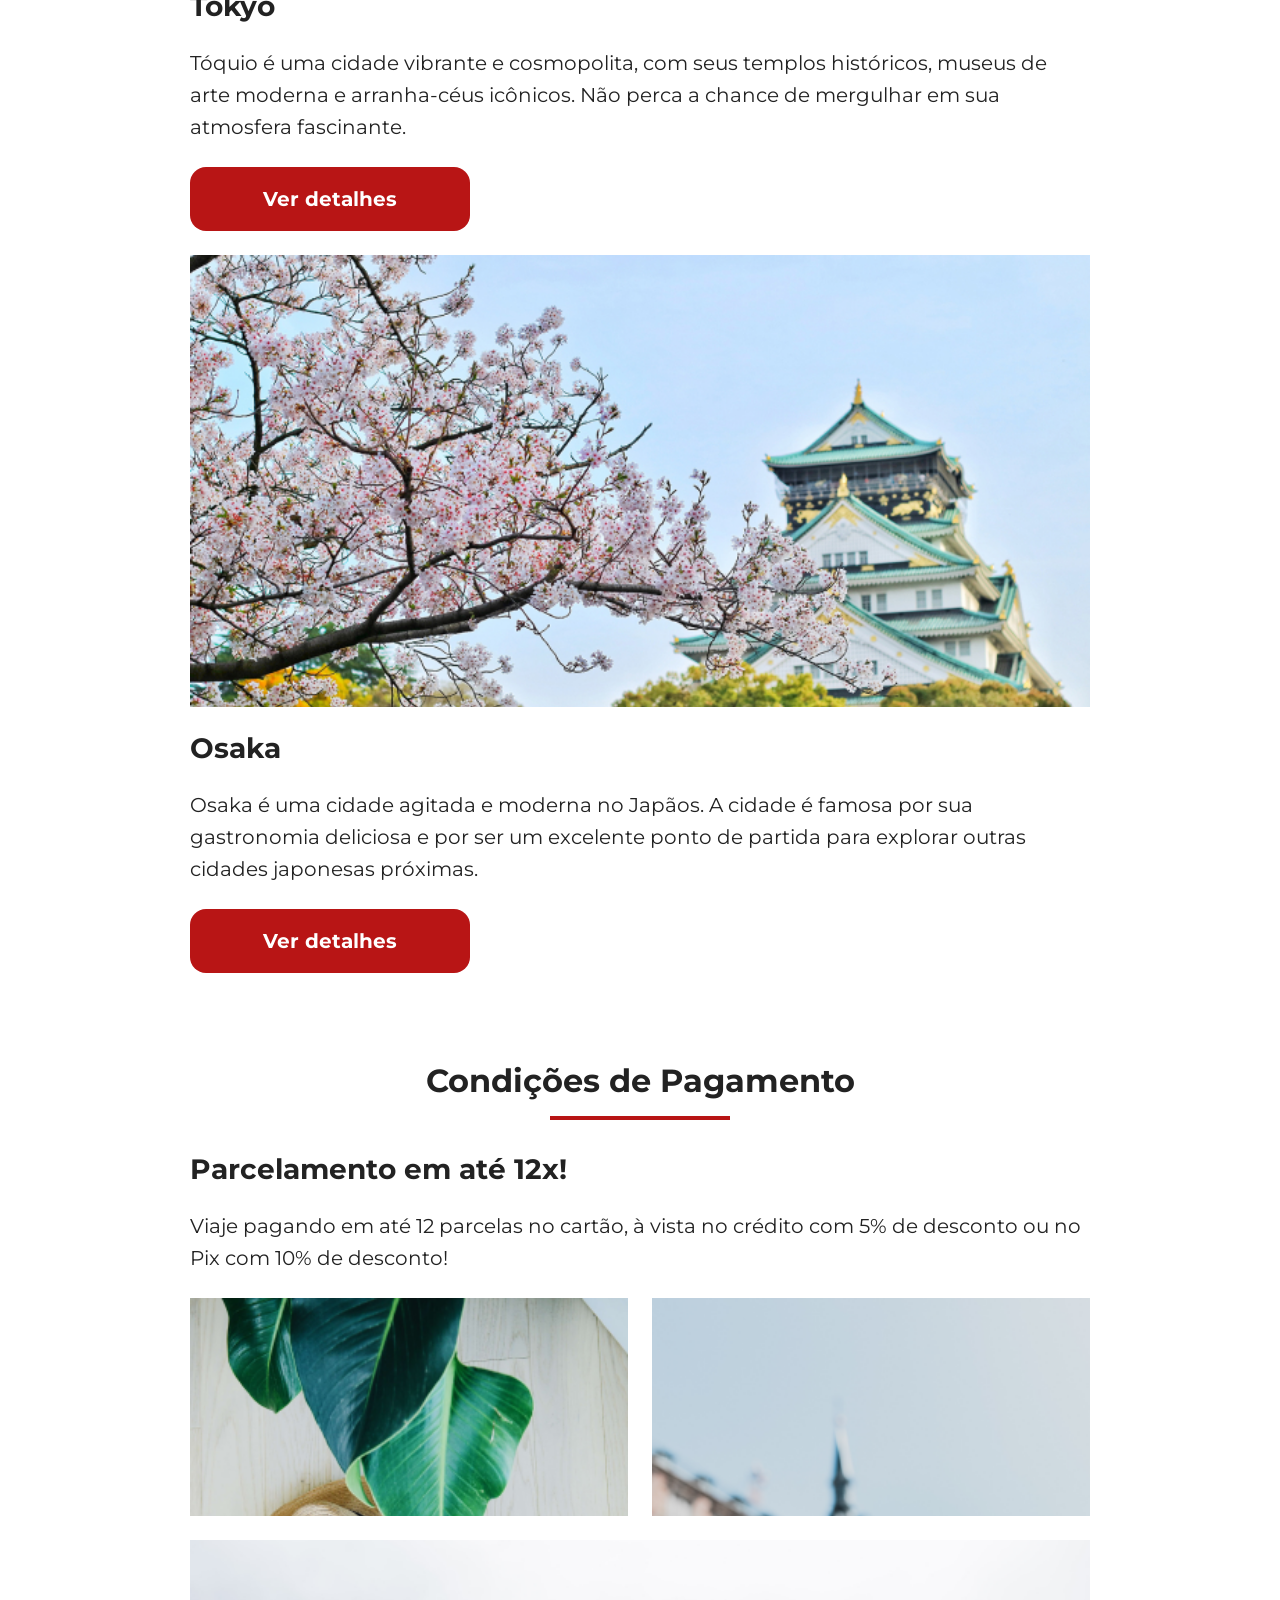
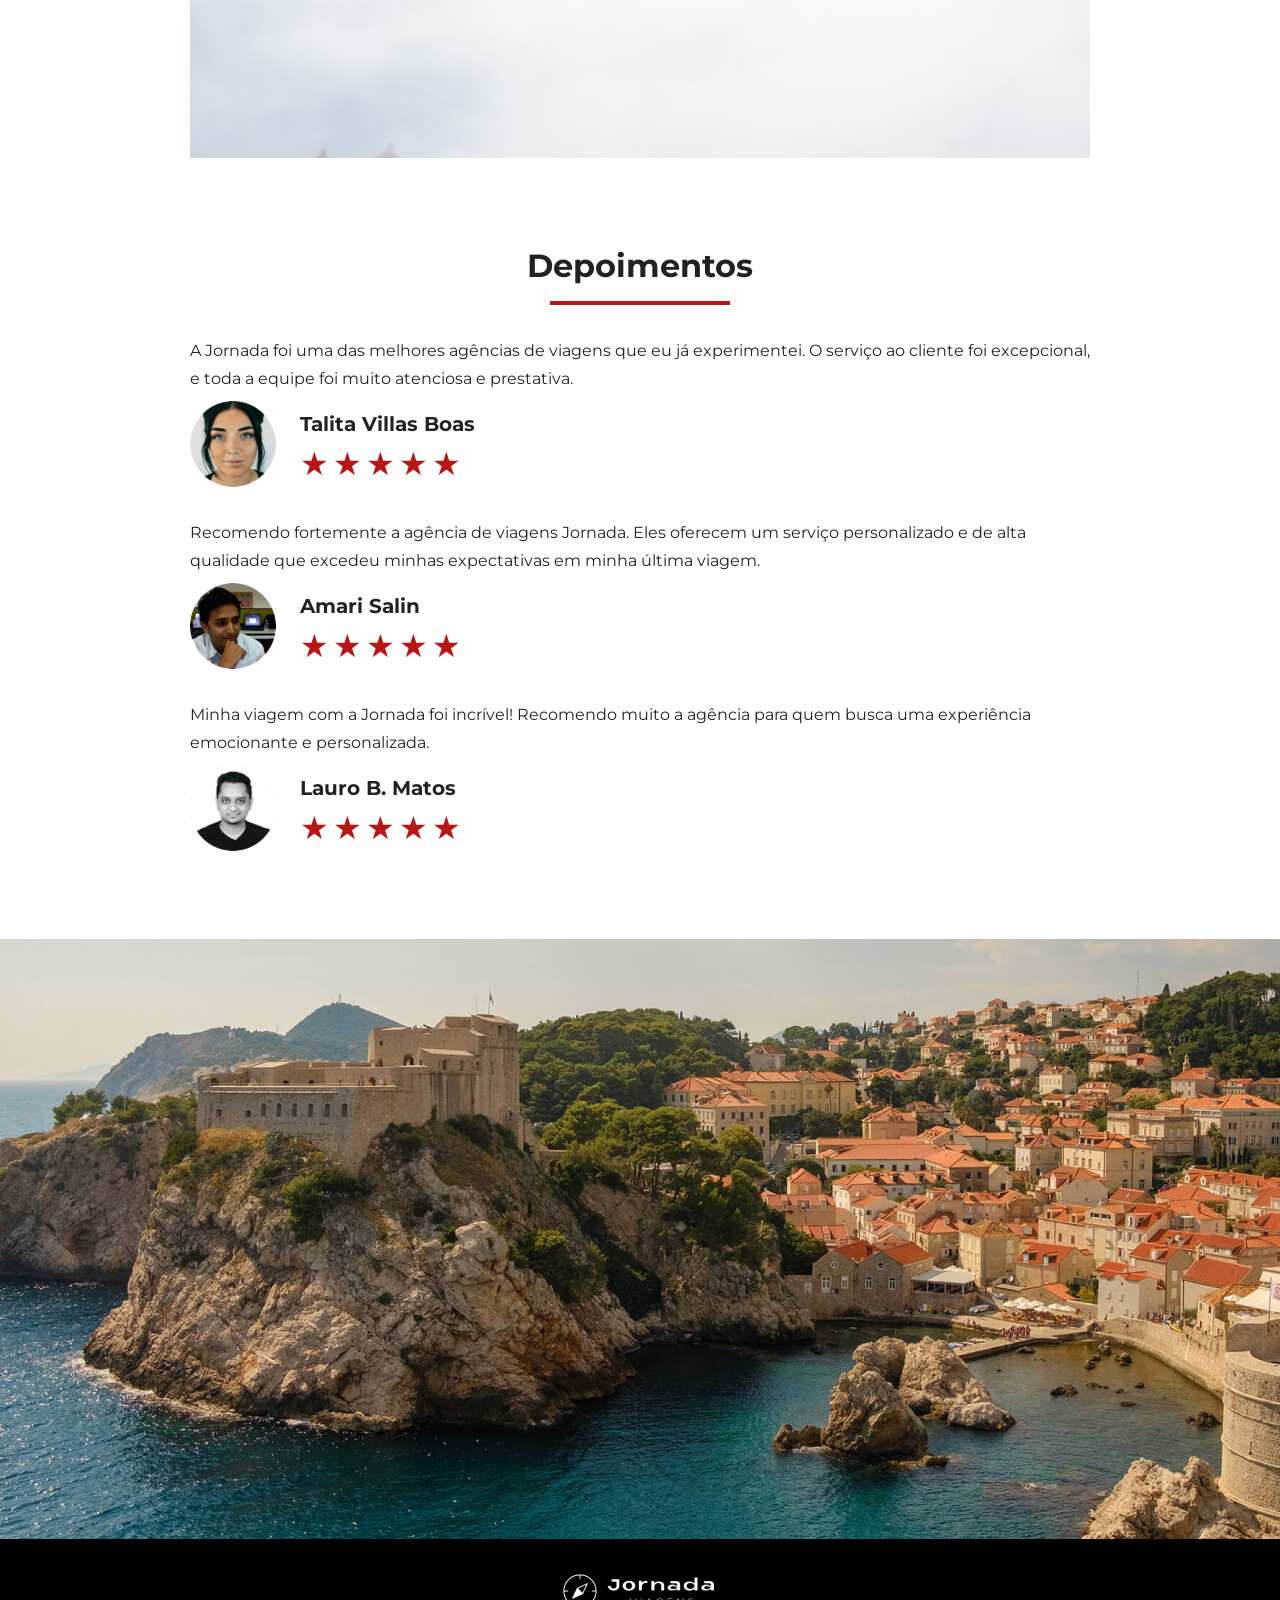
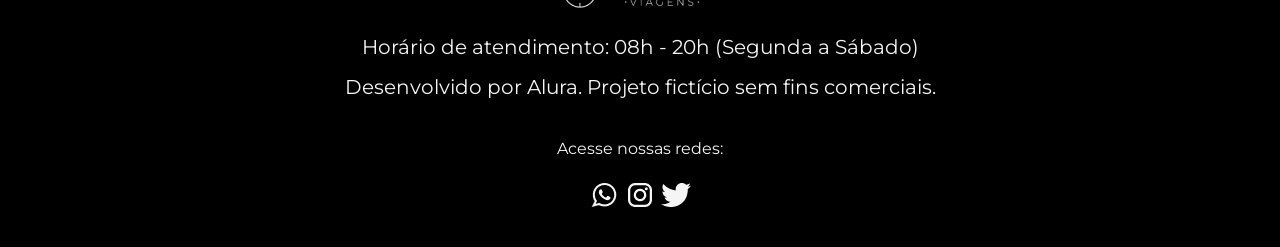
==== commit f297318e: "Adiciona caminho correto no link de pacotes" ====
--- a/index.html
+++ b/index.html
@@ -3,6 +3,26 @@
   <head>
     <meta charset="UTF-8" />
     <meta name="viewport" content="width=device-width, initial-scale=1.0" />
+    <meta
+      name="description"
+      content="Jornada Viagens, uma agência apaixonada por criar viagens inesquecíveis."
+    />
+    <meta name="og:title" content="Jornada Viagens" />
+    <meta
+      name="og:description"
+      content="Jornada Viagens, uma agência apaixonada por criar viagens inesquecíveis."
+    />
+    <meta
+      name="og:image"
+      content="https://github.com/Rafael-JFN/jornada-viagens/img/logo-footer"
+    />
+    <meta name="og:type" content="website" />
+    <meta
+      name="og:url"
+      content="https://github.com/Rafael-JFN/jornada-viagens"
+    />
+
+    <link rel="icon" href="favicon.svg" type="xml/svg" />
     <link rel="stylesheet" href="./css/style.css" />
     <title>Jornada Viagens</title>
   </head>
@@ -32,7 +52,7 @@
             </li>
             <li>
               <a
-                href="pacotes.html"
+                href="destinations.html"
                 target="_blank"
                 title="Acessar pacotes de viagem"
                 >Pacotes de viagem</a
@@ -47,272 +67,275 @@
         </nav>
       </div>
     </header>
-    <section class="hero">
-      <div class="hero-img"></div>
-      <h2>
-        Somos uma agência apaixonada por criar viagens inesquecíveis. Do destino
-        à seleção das atividades, cuidamos de todos os detalhes para que você
-        aproveite ao máximo cada momento da sua jornada!
-      </h2>
-    </section>
-    <section class="offers">
-      <div class="section-title">
-        <h2>Ofertas da Semana</h2>
-        <hr />
-      </div>
-      <div class="offers-cards">
-        <article class="card japao">
-          <header>
-            <p>HOTEL+AÉREO</p>
-            <h3>
-              Japão <br />
-              <span>R$4000</span>
-            </h3>
-          </header>
-          <footer><a href="#" class="button">Ver detalhes</a></footer>
-        </article>
-        <article class="card san-andreas">
-          <header>
-            <p>HOTEL+AÉREO</p>
-            <h3>
-              San Andreas <br />
-              <span>R$3000</span>
-            </h3>
-          </header>
-          <footer><a href="#" class="button">Ver detalhes</a></footer>
-        </article>
-        <article class="card paraiba">
-          <header>
-            <p>HOTEL+AÉREO</p>
-            <h3>
-              Paraíba <br />
-              <span>R$1200</span>
-            </h3>
-          </header>
-          <footer><a href="#" class="button">Ver detalhes</a></footer>
-        </article>
-        <article class="card manaus">
-          <header>
-            <p>HOTEL+AÉREO</p>
-            <h3>
-              Manaus <br />
-              <span>R$1600</span>
-            </h3>
-          </header>
-          <footer><a href="#" class="button">Ver detalhes</a></footer>
-        </article>
-      </div>
-    </section>
-    <section class="categories">
-      <div class="section-title">
-        <h2>Busque por Categoria</h2>
-        <hr />
-      </div>
-      <div class="categories-cards">
-        <a
-          class="card"
-          href="#"
-          target="_blank"
-          title="Busque pela categoria Pacotes Nacionais"
-        >
-          <img
-            src="img/icone-pacotes-nacionais.png"
-            alt="Icone cinza representando uma pessoa fazendo caminhada"
-          />
-          <h3 class="content-title">Pacotes Nacionais</h3>
-        </a>
-        <a
-          class="card"
-          href="#"
-          target="_blank"
-          title="Busque pela categoria Pacotes Internacionais"
-        >
-          <img
-            src="img/icone-pacotes-internacionais.png"
-            alt="Icone cinza representando um aviao"
-          />
-          <h3 class="content-title">Pacotes Internacionais</h3>
-        </a>
-        <a
-          class="card single-line transfer"
-          href="#"
-          target="_blank"
-          title="Busque pela categoria Transfer"
-        >
-          <img
-            src="img/icone-transfer.png"
-            alt="Icone cinza representando uma van"
-          />
-          <h3 class="content-title">Transfer</h3>
-        </a>
-        <a
-          class="card single-line"
-          href="#"
-          target="_blank"
-          title="Busque pela categoria Seguro Viagem"
-        >
-          <img
-            src="img/icone-seguro-viagem.png"
-            alt="Icone cinza representando o globo terrestre e um cadeado"
-          />
-          <h3 class="content-title">Seguro Viagem</h3>
-        </a>
-      </div>
-    </section>
-    <section class="destinations">
-      <div class="section-title">
-        <h2>Destinos Populares</h2>
-        <hr />
-      </div>
-      <div class="destination-items">
-        <article class="item tokyo">
-          <header>
-            <div class="img-item"></div>
-            <h4 class="content-title">Tokyo</h4>
-          </header>
-          <p class="content-text">
-            Tóquio é uma cidade vibrante e cosmopolita, com seus templos
-            históricos, museus de arte moderna e arranha-céus icônicos. Não
-            perca a chance de mergulhar em sua atmosfera fascinante.
-          </p>
-          <footer>
-            <a
-              href="#"
-              class="button"
-              target="_blank"
-              title="Veja mais detalhes do destino Tokyo"
-              >Ver detalhes</a
-            >
-          </footer>
-        </article>
-        <article class="item osaka">
-          <header>
-            <div class="img-item"></div>
-            <h4 class="content-title">Osaka</h4>
-          </header>
-          <p class="content-text">
-            Osaka é uma cidade agitada e moderna no Japãos. A cidade é famosa
-            por sua gastronomia deliciosa e por ser um excelente ponto de
-            partida para explorar outras cidades japonesas próximas.
-          </p>
-          <footer>
-            <a
-              href="#"
-              class="button"
-              target="_blank"
-              title="Veja mais detalhes do destino Osaka"
-              >Ver detalhes</a
-            >
-          </footer>
-        </article>
-      </div>
-    </section>
-    <section class="payments">
-      <div class="section-title">
-        <h2>Condições de Pagamento</h2>
-        <hr />
-      </div>
-      <div class="content-container">
-        <div class="text-content">
-          <h3 class="content-title">Parcelamento em até 12x!</h3>
-          <p class="content-text">
-            Viaje pagando em até 12 parcelas no cartão, à vista no crédito com
-            5% de desconto ou no Pix com 10% de desconto!
-          </p>
-        </div>
-        <div class="image-gallery">
-          <div class="image first"></div>
-          <div class="image second"></div>
-          <div class="image thirdy colspan-2"></div>
-        </div>
-      </div>
-    </section>
-    <section class="testimonials">
-      <div class="section-title">
-        <h2>Depoimentos</h2>
-        <hr />
-      </div>
-      <div class="testimonial-container">
-        <article>
-          <header>
-            <p>
-              A Jornada foi uma das melhores agências de viagens que eu já
-              experimentei. O serviço ao cliente foi excepcional, e toda a
-              equipe foi muito atenciosa e prestativa.
+    <main>
+      <section class="hero">
+        <div class="hero-img"></div>
+        <h2>
+          Somos uma agência apaixonada por criar viagens inesquecíveis. Do
+          destino à seleção das atividades, cuidamos de todos os detalhes para
+          que você aproveite ao máximo cada momento da sua jornada!
+        </h2>
+      </section>
+      <section class="offers">
+        <div class="section-title">
+          <h2>Ofertas da Semana</h2>
+          <hr />
+        </div>
+        <div class="offers-cards">
+          <article class="card japao">
+            <header>
+              <p>HOTEL+AÉREO</p>
+              <h3>
+                Japão <br />
+                <span>R$4000</span>
+              </h3>
+            </header>
+            <footer><a href="#" class="button">Ver detalhes</a></footer>
+          </article>
+          <article class="card san-andreas">
+            <header>
+              <p>HOTEL+AÉREO</p>
+              <h3>
+                San Andreas <br />
+                <span>R$3000</span>
+              </h3>
+            </header>
+            <footer><a href="#" class="button">Ver detalhes</a></footer>
+          </article>
+          <article class="card paraiba">
+            <header>
+              <p>HOTEL+AÉREO</p>
+              <h3>
+                Paraíba <br />
+                <span>R$1200</span>
+              </h3>
+            </header>
+            <footer><a href="#" class="button">Ver detalhes</a></footer>
+          </article>
+          <article class="card manaus">
+            <header>
+              <p>HOTEL+AÉREO</p>
+              <h3>
+                Manaus <br />
+                <span>R$1600</span>
+              </h3>
+            </header>
+            <footer><a href="#" class="button">Ver detalhes</a></footer>
+          </article>
+        </div>
+      </section>
+      <section class="categories">
+        <div class="section-title">
+          <h2>Busque por Categoria</h2>
+          <hr />
+        </div>
+        <div class="categories-cards">
+          <a
+            class="card"
+            href="#"
+            target="_blank"
+            title="Busque pela categoria Pacotes Nacionais"
+          >
+            <img
+              src="img/icone-pacotes-nacionais.png"
+              alt="Icone cinza representando uma pessoa fazendo caminhada"
+            />
+            <h3 class="content-title">Pacotes Nacionais</h3>
+          </a>
+          <a
+            class="card"
+            href="#"
+            target="_blank"
+            title="Busque pela categoria Pacotes Internacionais"
+          >
+            <img
+              src="img/icone-pacotes-internacionais.png"
+              alt="Icone cinza representando um aviao"
+            />
+            <h3 class="content-title">Pacotes Internacionais</h3>
+          </a>
+          <a
+            class="card single-line transfer"
+            href="#"
+            target="_blank"
+            title="Busque pela categoria Transfer"
+          >
+            <img
+              src="img/icone-transfer.png"
+              alt="Icone cinza representando uma van"
+            />
+            <h3 class="content-title">Transfer</h3>
+          </a>
+          <a
+            class="card single-line"
+            href="#"
+            target="_blank"
+            title="Busque pela categoria Seguro Viagem"
+          >
+            <img
+              src="img/icone-seguro-viagem.png"
+              alt="Icone cinza representando o globo terrestre e um cadeado"
+            />
+            <h3 class="content-title">Seguro Viagem</h3>
+          </a>
+        </div>
+      </section>
+      <section class="destinations">
+        <div class="section-title">
+          <h2>Destinos Populares</h2>
+          <hr />
+        </div>
+        <div class="destination-items">
+          <article class="item tokyo">
+            <header>
+              <div class="img-item"></div>
+              <h3 class="content-title">Tokyo</h3>
+            </header>
+            <p class="content-text">
+              Tóquio é uma cidade vibrante e cosmopolita, com seus templos
+              históricos, museus de arte moderna e arranha-céus icônicos. Não
+              perca a chance de mergulhar em sua atmosfera fascinante.
             </p>
-          </header>
-          <footer>
-            <img
-              src="img/avatar-talita.png"
-              alt="Imagem de perfil da cliente Talita Villas Boas"
-            />
-            <div class="profile-content">
-              <h4>Talita Villas Boas</h4>
-              <div class="rating">
-                <span class="stars">★</span>
-                <span class="stars">★</span>
-                <span class="stars">★</span>
-                <span class="stars">★</span>
-                <span class="stars">★</span>
+            <footer>
+              <a
+                href="#"
+                class="button"
+                target="_blank"
+                title="Veja mais detalhes do destino Tokyo"
+                >Ver detalhes</a
+              >
+            </footer>
+          </article>
+          <article class="item osaka">
+            <header>
+              <div class="img-item"></div>
+              <h3 class="content-title">Osaka</h3>
+            </header>
+            <p class="content-text">
+              Osaka é uma cidade agitada e moderna no Japãos. A cidade é famosa
+              por sua gastronomia deliciosa e por ser um excelente ponto de
+              partida para explorar outras cidades japonesas próximas.
+            </p>
+            <footer>
+              <a
+                href="#"
+                class="button"
+                target="_blank"
+                title="Veja mais detalhes do destino Osaka"
+                >Ver detalhes</a
+              >
+            </footer>
+          </article>
+        </div>
+      </section>
+      <section class="payments">
+        <div class="section-title">
+          <h2>Condições de Pagamento</h2>
+          <hr />
+        </div>
+        <div class="content-container">
+          <div class="text-content">
+            <h3 class="content-title">Parcelamento em até 12x!</h3>
+            <p class="content-text">
+              Viaje pagando em até 12 parcelas no cartão, à vista no crédito com
+              5% de desconto ou no Pix com 10% de desconto!
+            </p>
+          </div>
+          <div class="image-gallery">
+            <div class="image first"></div>
+            <div class="image second"></div>
+            <div class="image thirdy colspan-2"></div>
+          </div>
+        </div>
+      </section>
+      <section class="testimonials">
+        <div class="section-title">
+          <h2>Depoimentos</h2>
+          <hr />
+        </div>
+        <div class="testimonial-container">
+          <article>
+            <header>
+              <p>
+                A Jornada foi uma das melhores agências de viagens que eu já
+                experimentei. O serviço ao cliente foi excepcional, e toda a
+                equipe foi muito atenciosa e prestativa.
+              </p>
+            </header>
+            <footer>
+              <img
+                src="img/avatar-talita.png"
+                alt="Imagem de perfil da cliente Talita Villas Boas"
+              />
+              <div class="profile-content">
+                <h3>Talita Villas Boas</h3>
+                <div class="rating">
+                  <span class="stars">★</span>
+                  <span class="stars">★</span>
+                  <span class="stars">★</span>
+                  <span class="stars">★</span>
+                  <span class="stars">★</span>
+                </div>
               </div>
-            </div>
-          </footer>
-        </article>
-        <article>
-          <header>
-            <p>
-              Recomendo fortemente a agência de viagens Jornada. Eles oferecem
-              um serviço personalizado e de alta qualidade que excedeu minhas
-              expectativas em minha última viagem.
-            </p>
-          </header>
-          <footer>
-            <img
-              src="img/avatar-amari.png"
-              alt="Imagem de perfil do cliente Amari Salin"
-            />
-            <div class="profile-content">
-              <h4>Amari Salin</h4>
-              <div class="rating">
-                <span class="stars">★</span>
-                <span class="stars">★</span>
-                <span class="stars">★</span>
-                <span class="stars">★</span>
-                <span class="stars">★</span>
+            </footer>
+          </article>
+          <article>
+            <header>
+              <p>
+                Recomendo fortemente a agência de viagens Jornada. Eles oferecem
+                um serviço personalizado e de alta qualidade que excedeu minhas
+                expectativas em minha última viagem.
+              </p>
+            </header>
+            <footer>
+              <img
+                src="img/avatar-amari.png"
+                alt="Imagem de perfil do cliente Amari Salin"
+              />
+              <div class="profile-content">
+                <h3>Amari Salin</h3>
+                <div class="rating">
+                  <span class="stars">★</span>
+                  <span class="stars">★</span>
+                  <span class="stars">★</span>
+                  <span class="stars">★</span>
+                  <span class="stars">★</span>
+                </div>
               </div>
-            </div>
-          </footer>
-        </article>
-        <article>
-          <header>
-            <p>
-              Minha viagem com a Jornada foi incrível! Recomendo muito a agência
-              para quem busca uma experiência emocionante e personalizada.
-            </p>
-          </header>
-          <footer>
-            <img
-              src="img/avatar-lauro.png"
-              alt="Imagem de perfil do cliente Lauro B. Matos"
-            />
-            <div class="profile-content">
-              <h4>Lauro B. Matos</h4>
-              <div class="rating">
-                <span class="stars">★</span>
-                <span class="stars">★</span>
-                <span class="stars">★</span>
-                <span class="stars">★</span>
-                <span class="stars">★</span>
+            </footer>
+          </article>
+          <article>
+            <header>
+              <p>
+                Minha viagem com a Jornada foi incrível! Recomendo muito a
+                agência para quem busca uma experiência emocionante e
+                personalizada.
+              </p>
+            </header>
+            <footer>
+              <img
+                src="img/avatar-lauro.png"
+                alt="Imagem de perfil do cliente Lauro B. Matos"
+              />
+              <div class="profile-content">
+                <h3>Lauro B. Matos</h3>
+                <div class="rating">
+                  <span class="stars">★</span>
+                  <span class="stars">★</span>
+                  <span class="stars">★</span>
+                  <span class="stars">★</span>
+                  <span class="stars">★</span>
+                </div>
               </div>
-            </div>
-          </footer>
-        </article>
-      </div>
-    </section>
-    <section class="hero bottom-hero">
-      <div class="hero-img"></div>
-    </section>
-    <section class="main-footer">
+            </footer>
+          </article>
+        </div>
+      </section>
+      <section class="hero bottom-hero">
+        <div class="hero-img"></div>
+      </section>
+    </main>
+    <footer class="main-footer">
       <div class="footer-content">
         <img
           src="img/logo-footer.png"
@@ -343,6 +366,6 @@
           <img src="img/icone-twitter.png" alt="Icone Twitter na cor branca" />
         </a>
       </div>
-    </section>
+    </footer>
   </body>
 </html>
